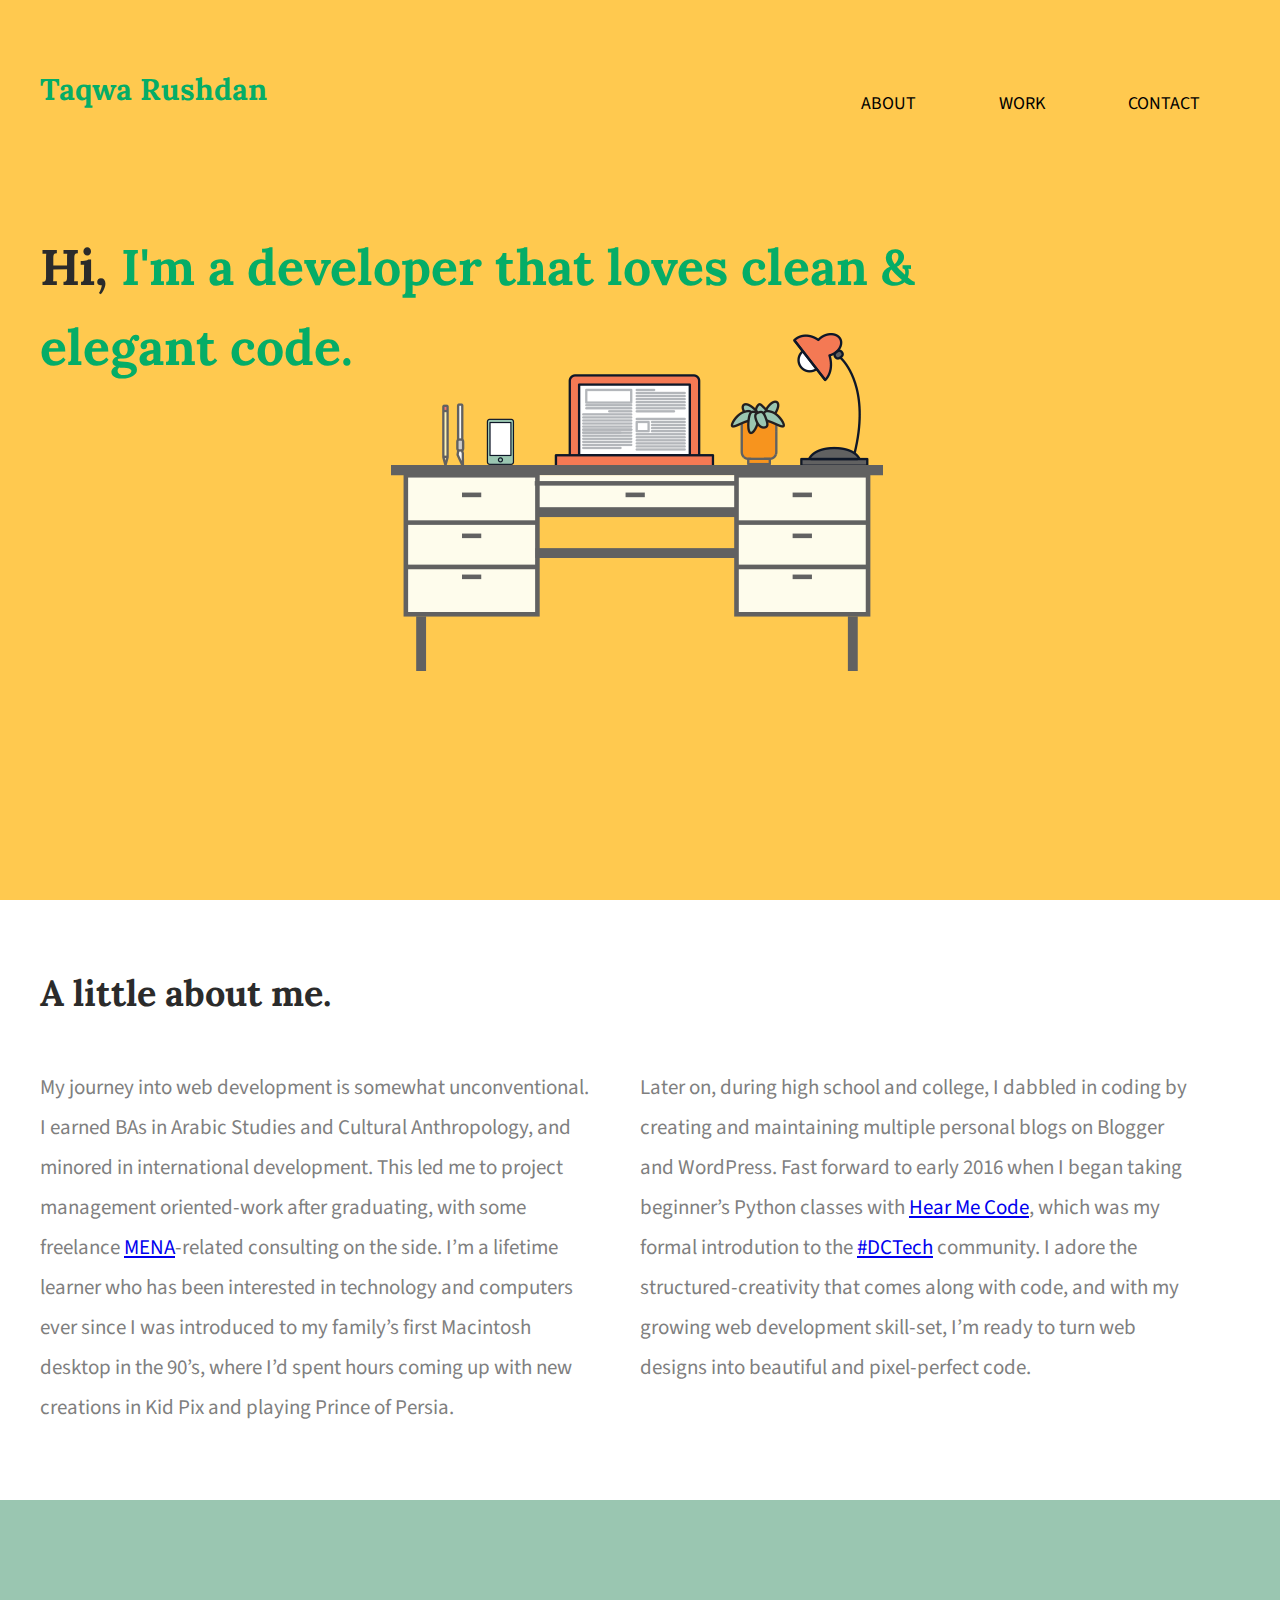
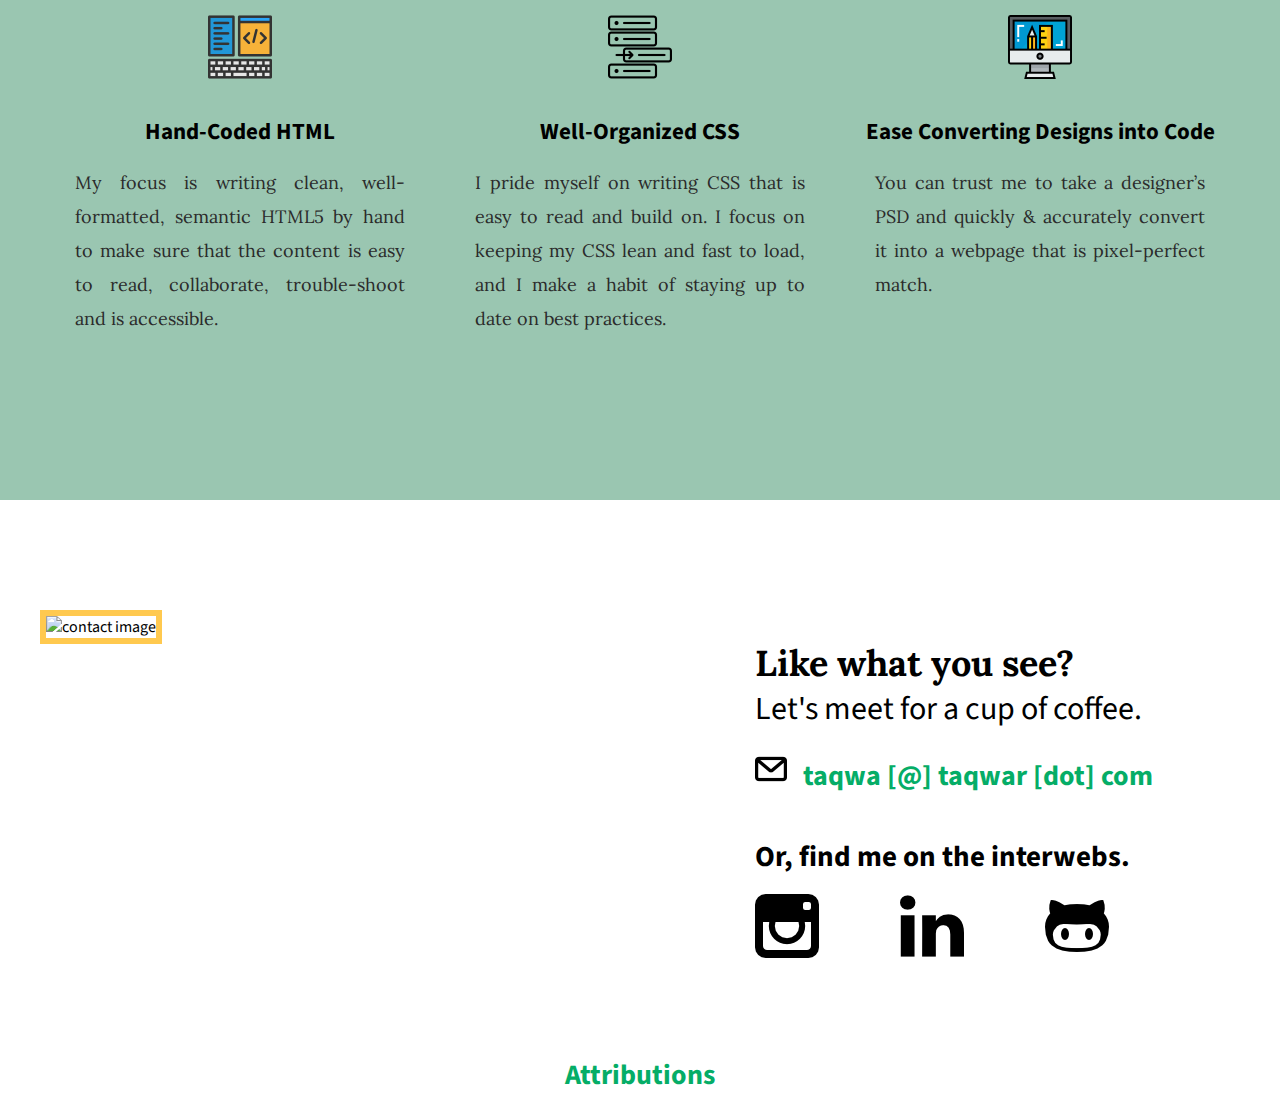
==== index.html @ 11e80fb2 "moving files from HostGator to github to host my website" ====
<!doctype html>
<html>
    <head>
        <title>Taqwa Rushdan | Developer.</title>
        <link rel="stylesheet" href="css/normalize.css">
        <link rel="stylesheet" href="css/main.css">
        <link href="https://fonts.googleapis.com/css?family=Source+Sans+Pro:400,700" rel="stylesheet">
        <link href="https://fonts.googleapis.com/css?family=Lora:400,700" rel="stylesheet">
        <meta charset="utf-8"/>
    </head>
    <body>
    	<header>
    		<div class="full-width">
    			<div class="half-width">
    				<h1>Taqwa Rushdan</h1>
    			</div>
    			<div class="half-width">
    				<nav>
    					<ul>
                        <!--not sure if the section IDs need to be in the below twice?-->
    						<li class="about"><a href="#about">About</a></li>
    						<li class="work"><a href="#work">Work</a></li>
    						<li class="contact"><a href="#contact">Contact</a></li>
    					</ul>
    				</nav>
    			</div>
    			<h2><span>Hi,</span> I'm a developer that loves clean &amp; elegant code.</h2>
    		</div> 
    	</header>
    	<main>
    		<section id="about">
    			<div class="full-width">
    				<h2>
    					A little about me.
    				</h2>
    				<div class="half-width">
    				    <p>My journey into web development is somewhat unconventional. I earned BAs in Arabic Studies and Cultural Anthropology, and minored in international development. This led me to project management oriented-work after graduating, with some freelance <a href="https://en.wikipedia.org/wiki/MENA">MENA</a>-related consulting on the side. I’m a lifetime learner who has been interested in technology and computers ever since I was introduced to my family’s first Macintosh desktop in the 90’s, where I’d spent hours coming up with new creations in Kid Pix and playing Prince of Persia.<!--I’ve made my home base in Providence, Rhode Island with my small growing family. My journey into tech started with a degree in journalism. As I started sharing my writing online, I was fascinated with how easily I could get my voice out there. I was hooked and wanted to learn how to build my own site to fit my own specific needs. --></p>
    				</div>
    				<div class="half-width">
    				    <p> Later on, during high school and college, I dabbled in coding by creating and maintaining multiple personal blogs on Blogger and WordPress. Fast forward to early 2016 when I began taking beginner’s Python classes with <a href="http://hearmecode.com/">Hear Me Code</a>, which was my formal introdution to the <a href="https://twitter.com/hashtag/dctech?lang=en">#DCTech</a> community. I adore the structured-creativity that comes along with code, and with my growing web development skill-set, I’m ready to turn web designs into beautiful and pixel-perfect code.<!--That curiosity then opened a door that could never be shut. When I learned how to build my first website, I realized I found something that gave me the freedom &amp; versatility I was looking for in my work. Now I’ve made a full switch to front-end development, where I can use my organization skills and eye for detail to write clean, elegant code.--></p>
    				</div>
    			</div>
    		</section>

    		<section id="work">
    			<div class="full-width">
    				<div class="third-width">
    					<img src="img/computer-1.png" alt="HTML icon"/>
    					<h3>
    						Hand-Coded HTML
    					</h3>
    					<p>
    						My focus is writing clean, well-formatted, semantic HTML5 by hand to make sure that the content is easy to read, collaborate, trouble-shoot and is accessible.
    					</p>
    				</div>
    				<div class="third-width">
    					<img src="img/css-2.png" alt="CSS icon"/>
    					<h3>
    						Well-Organized CSS
    					</h3>
    					<p>
    						I pride myself on writing CSS that is easy to read and build on. I focus on keeping my CSS lean and fast to load, and I make a habit of staying up to date on best practices.
    					</p>
    				</div>
    				<div class="third-width">
    					<img src="img/computer.png" alt="pencil icon"/>
    					<h3>
    						Ease Converting Designs into Code
    					</h3>
    					<p>
    						You can trust me to take a designer’s PSD and quickly &amp; accurately convert it into a webpage that is pixel-perfect match.
    					</p>
    				</div>
    			</div>
    		</section>
            
    		<footer id="contact">
    		<div class="full-width">
    				<div class="half-width">
    					<img id="contact-img" src="img/footer-img.jpg" alt="contact image"/>
    				</div>
    				<div class="half-width">
    					<div id="contact-info">
    						<h2>
    							Like what you see?
    						</h2>
    						<h3 id="email-header">
    							Let's meet for a cup of coffee.
    						</h3>
    						<h4>
    							<a href="mailto:hi@jubileeausten.com">
    								<img id="envelope" src="img/message-closed-envelope.png" alt="envelope icon">
    							</a>
    							<a href="mailto:taqwa@taqwar.com">taqwa [@] taqwar [dot] com</a>
    						</h4>
    						<h4 id="socialmedia-header">
    							Or, find me on the interwebs.
    						</h4>
    						<ul>
    							<!-- <li>
    								<a href="" target="_blank">
    									<img src="img/twitter-black-shape.png" alt="twitter icon">
    								</a>
    							</li> -->
  							<!--space-->
    							<!-- <li>
    								<a href="https://google.com" target="_blank">
    									<img src="img/icon-tumblr.png" alt="tumblr icon">
    								</a>
    							</li> -->
    						<!--space-->
    							<li>
									<a href="https://www.instagram.com/taqwa.jpg/" target="_blank">
    									<img src="img/instagram-1.png" alt="instagram icon">
    								</a>
    							</li>
    						<!--space-->
    							<li>
    								<a href="https://www.linkedin.com/in/taqwarushdan" target="_blank">
    									<img src="img/linkedin-letters.png" alt="linkedin icon">
    								</a>
    							</li>
    						<!--space-->
    							<li>
    								<a href="https://github.com/TaqwaR" target="_blank">
    									<img src="img/github.png" alt="github icon">
    								</a>
    							</li>
    						</ul>
    					</div>
    			    </div>
                </div>
            <div class="full-width-footer">
                <p><a href="http://taqwar.com/attributions/">Attributions</a></p>
            </div>
    		</footer>
    	</main>
    
    </body>
</html>
---- css/main.css ----
/***** BASE STYLES *****/

body {
	font-family: 'Source Sans Pro', sans-serif;
}

#about, #work, #contact {
	height: 600px;
}

/***** GRID *****/

.full-width {
	width: 1200px;
	margin: 0 auto;
}

.full-width-footer {
	width: 1200px;
	margin: 0 auto;
	padding-top: : 60px;
}

.half-width {
	width: 600px;
	float: left;
}

.third-width {
	width: 400px;
	float: left;
}

/***** HEADER *****/

header {
	background: url('../img/andy-law-workspace.png') no-repeat;
	background-position: center;
	height: 900px; 
	background-color: #ffc94f;

	/** 
	background-repeat: no-repeat;
	height: 800px; 
	**/
}

header h1 {
	font-family: "Lora";
	font-size: 30px;
	color: #05ad67;
	padding: 50px 0;
}

nav {
    float: right; 
    padding: 75px 40px;
}

nav ul li{
    display: inline-block;
}

nav ul li a {
    text-transform: uppercase;
    text-decoration: none;
    font-size: 18px;
    color: #000000 /**#828282**/;
    padding-left: 80px; 
}

header h2 {
    width: 1000px;
    clear: both;
    font-family: "Lora";
    font-size: 50px;
    line-height: 80px;
    color: #05ad67 /**#9b9b9b**/;
    padding: 20px 0px;
}

header h2 span {
    color: #2b2b2b;
}

/***** ABOUT *****/

#about .full-width {
	padding: 40px 0;
}

#about h2 {
	font-family: "Lora";
	font-size: 36px;
	color: #2b2b2b
}

#about p {
	font-size: 21px;
	color: #7f7f7f;
	line-height: 40px;
	padding-right: 50px;
}

#about .half-width {
	text-align: left;
}

/***** WORK *****/

#work {
	background-color: #9ac6b1 /**#f9ceb7**/;
	text-align: center;
}

#work .full-width {
	padding: 115px 0;
}

#work img {
	padding-bottom: 30px;
}

#work h3{
	font-size: 23px;
	width: 360px;
	margin: 0 auto;
}

#work p {
	font-family: "Lora";
	font-size: 18px;
	line-height: 34px;
	color: #2b2b2b;
	padding: 0 35px;
	text-align: justify;
}

/***** CONTACT *****/

#contact {
	background-color: #ffffff /**#ebebeb**/;
}

#contact .full-width {
	padding: 110px 0;
}

#contact-img {
	border: 7px solid #ffffff;
	width: 520px;
	height: 345px;
	border: 6px solid #ffc94f;
}

#contact h2, #email-header, #socialmedia-header, #contact ul {
	padding-left: 115px;
}

#envelope {
	padding: 0 10px 0 115px;
}

#contact h2 {
	font-family: "Lora";
	font-size: 36px;
}

#email-header {
	/**** why is the margin -30px? ***/
	font-size: 32px;
	font-weight: normal;
	margin: -30px 0 5px 0;
}

#socialmedia-header {
	font-weight: bold;
	font-size: 29px;
	margin: 40px 0 0 0;
}

#contact a {
	text-decoration: none;
	color: #05ad67 /**#c49075**/;
	font-weight: bold;
	font-size: 28px;
}

#contact ul {
    list-style: none;
}

#contact ul li {
     display: inline-block;
}

#contact ul img {
    padding-right: 78px;
}

.full-width-footer p {
	font-size: 15px;
	font-weight: bold;
	padding-top: 70px;
	clear: both;
	text-align: center;
}
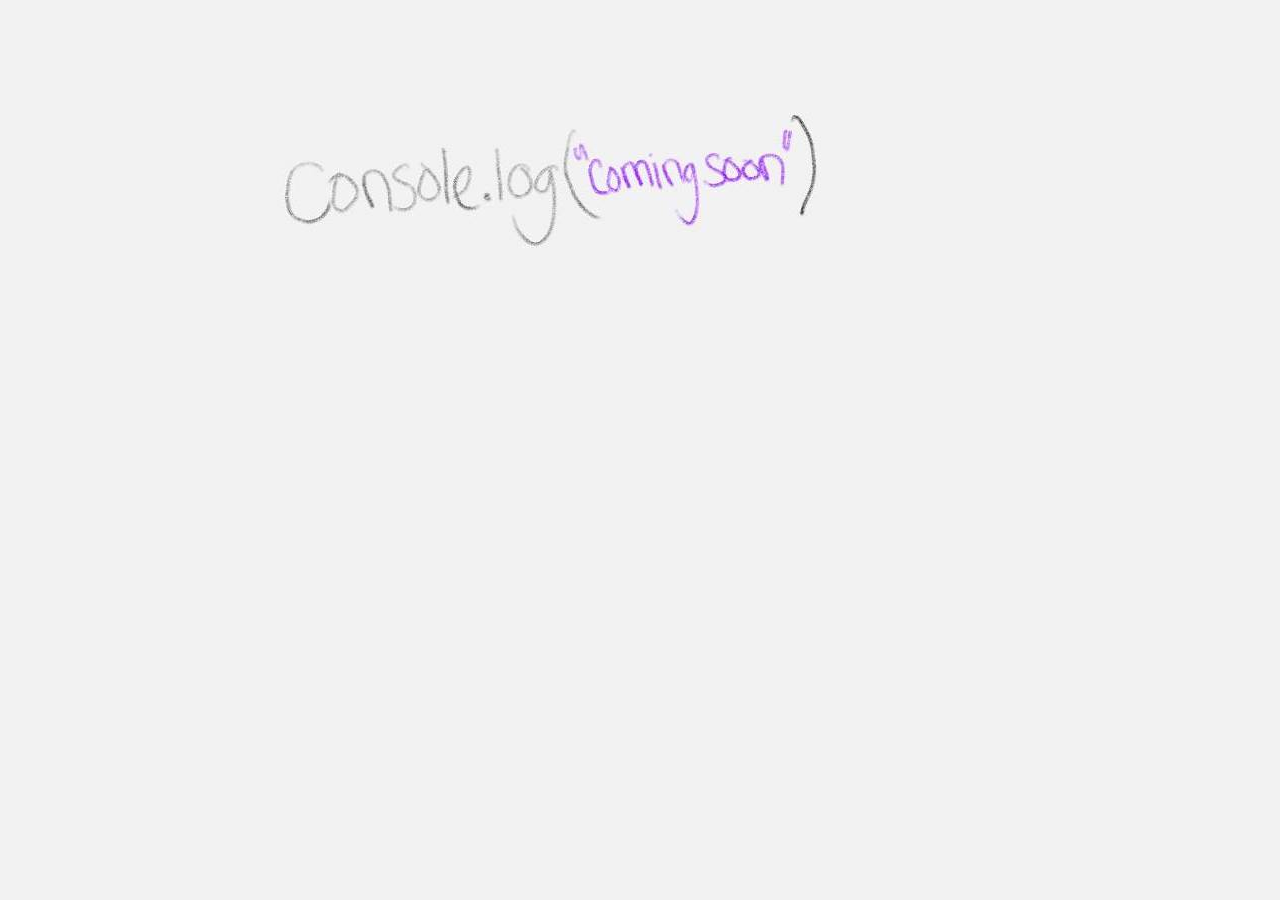
==== commit 9767ab57: "Transition site." ====
--- a/index.html
+++ b/index.html
@@ -1,140 +1,14 @@
-<!doctype html>
+<!DOCTYPE html>
 <html>
-    <head>
-        <title>Taqwa Rushdan | Developer.</title>
-        <link rel="stylesheet" href="css/normalize.css">
-        <link rel="stylesheet" href="css/main.css">
-        <link href="https://fonts.googleapis.com/css?family=Source+Sans+Pro:400,700" rel="stylesheet">
-        <link href="https://fonts.googleapis.com/css?family=Lora:400,700" rel="stylesheet">
-        <meta charset="utf-8"/>
-    </head>
-    <body>
-    	<header>
-    		<div class="full-width">
-    			<div class="half-width">
-    				<h1>Taqwa Rushdan</h1>
-    			</div>
-    			<div class="half-width">
-    				<nav>
-    					<ul>
-                        <!--not sure if the section IDs need to be in the below twice?-->
-    						<li class="about"><a href="#about">About</a></li>
-    						<li class="work"><a href="#work">Work</a></li>
-    						<li class="contact"><a href="#contact">Contact</a></li>
-    					</ul>
-    				</nav>
-    			</div>
-    			<h2><span>Hi,</span> I'm a developer that loves clean &amp; elegant code.</h2>
-    		</div> 
-    	</header>
-    	<main>
-    		<section id="about">
-    			<div class="full-width">
-    				<h2>
-    					A little about me.
-    				</h2>
-    				<div class="half-width">
-    				    <p>My journey into web development is somewhat unconventional. I earned BAs in Arabic Studies and Cultural Anthropology, and minored in international development. This led me to project management oriented-work after graduating, with some freelance <a href="https://en.wikipedia.org/wiki/MENA">MENA</a>-related consulting on the side. I’m a lifetime learner who has been interested in technology and computers ever since I was introduced to my family’s first Macintosh desktop in the 90’s, where I’d spent hours coming up with new creations in Kid Pix and playing Prince of Persia.<!--I’ve made my home base in Providence, Rhode Island with my small growing family. My journey into tech started with a degree in journalism. As I started sharing my writing online, I was fascinated with how easily I could get my voice out there. I was hooked and wanted to learn how to build my own site to fit my own specific needs. --></p>
-    				</div>
-    				<div class="half-width">
-    				    <p> Later on, during high school and college, I dabbled in coding by creating and maintaining multiple personal blogs on Blogger and WordPress. Fast forward to early 2016 when I began taking beginner’s Python classes with <a href="http://hearmecode.com/">Hear Me Code</a>, which was my formal introdution to the <a href="https://twitter.com/hashtag/dctech?lang=en">#DCTech</a> community. I adore the structured-creativity that comes along with code, and with my growing web development skill-set, I’m ready to turn web designs into beautiful and pixel-perfect code.<!--That curiosity then opened a door that could never be shut. When I learned how to build my first website, I realized I found something that gave me the freedom &amp; versatility I was looking for in my work. Now I’ve made a full switch to front-end development, where I can use my organization skills and eye for detail to write clean, elegant code.--></p>
-    				</div>
-    			</div>
-    		</section>
-
-    		<section id="work">
-    			<div class="full-width">
-    				<div class="third-width">
-    					<img src="img/computer-1.png" alt="HTML icon"/>
-    					<h3>
-    						Hand-Coded HTML
-    					</h3>
-    					<p>
-    						My focus is writing clean, well-formatted, semantic HTML5 by hand to make sure that the content is easy to read, collaborate, trouble-shoot and is accessible.
-    					</p>
-    				</div>
-    				<div class="third-width">
-    					<img src="img/css-2.png" alt="CSS icon"/>
-    					<h3>
-    						Well-Organized CSS
-    					</h3>
-    					<p>
-    						I pride myself on writing CSS that is easy to read and build on. I focus on keeping my CSS lean and fast to load, and I make a habit of staying up to date on best practices.
-    					</p>
-    				</div>
-    				<div class="third-width">
-    					<img src="img/computer.png" alt="pencil icon"/>
-    					<h3>
-    						Ease Converting Designs into Code
-    					</h3>
-    					<p>
-    						You can trust me to take a designer’s PSD and quickly &amp; accurately convert it into a webpage that is pixel-perfect match.
-    					</p>
-    				</div>
-    			</div>
-    		</section>
-            
-    		<footer id="contact">
-    		<div class="full-width">
-    				<div class="half-width">
-    					<img id="contact-img" src="img/footer-img.jpg" alt="contact image"/>
-    				</div>
-    				<div class="half-width">
-    					<div id="contact-info">
-    						<h2>
-    							Like what you see?
-    						</h2>
-    						<h3 id="email-header">
-    							Let's meet for a cup of coffee.
-    						</h3>
-    						<h4>
-    							<a href="mailto:hi@jubileeausten.com">
-    								<img id="envelope" src="img/message-closed-envelope.png" alt="envelope icon">
-    							</a>
-    							<a href="mailto:taqwa@taqwar.com">taqwa [@] taqwar [dot] com</a>
-    						</h4>
-    						<h4 id="socialmedia-header">
-    							Or, find me on the interwebs.
-    						</h4>
-    						<ul>
-    							<!-- <li>
-    								<a href="" target="_blank">
-    									<img src="img/twitter-black-shape.png" alt="twitter icon">
-    								</a>
-    							</li> -->
-  							<!--space-->
-    							<!-- <li>
-    								<a href="https://google.com" target="_blank">
-    									<img src="img/icon-tumblr.png" alt="tumblr icon">
-    								</a>
-    							</li> -->
-    						<!--space-->
-    							<li>
-									<a href="https://www.instagram.com/taqwa.jpg/" target="_blank">
-    									<img src="img/instagram-1.png" alt="instagram icon">
-    								</a>
-    							</li>
-    						<!--space-->
-    							<li>
-    								<a href="https://www.linkedin.com/in/taqwarushdan" target="_blank">
-    									<img src="img/linkedin-letters.png" alt="linkedin icon">
-    								</a>
-    							</li>
-    						<!--space-->
-    							<li>
-    								<a href="https://github.com/TaqwaR" target="_blank">
-    									<img src="img/github.png" alt="github icon">
-    								</a>
-    							</li>
-    						</ul>
-    					</div>
-    			    </div>
-                </div>
-            <div class="full-width-footer">
-                <p><a href="http://taqwar.com/attributions/">Attributions</a></p>
-            </div>
-    		</footer>
-    	</main>
-    
-    </body>
-</html>
+  <head>
+    <title>Taqwa Rushdan | ✨</title>
+    <link rel="stylesheet" href="css/main.css">
+    <meta charset="UTF-8">
+  </head>
+  <body>
+  	<div class="container">
+			<!-- <a href="http://imgur.com/lkNgdQB"><img src="http://i.imgur.com/lkNgdQB.jpg" title="source: imgur.com" /></a> -->
+  		<img src="console-log.jpg">
+  	</div>
+  </body >
+</html>--- a/css/main.css
+++ b/css/main.css
@@ -1,237 +1,11 @@
-
-
-/***** BASE STYLES *****/
-
-body {
-	font-family: 'Source Sans Pro', sans-serif;
-}
-
-#about, #work, #contact {
-	height: 600px;
-}
-
-/***** GRID *****/
-
-.full-width {
-	width: 1200px;
-	margin: 0 auto;
-}
-
-.full-width-footer {
-	width: 1200px;
-	margin: 0 auto;
-	padding-top: : 60px;
-}
-
-.half-width {
-	width: 600px;
-	float: left;
-}
-
-.third-width {
-	width: 400px;
-	float: left;
-}
-
-/***** HEADER *****/
-
-header {
-	background: url('../img/andy-law-workspace.png') no-repeat;
-	background-position: center;
-	height: 900px; 
-	background-color: #ffc94f;
-
-	/** 
-	background-repeat: no-repeat;
-	height: 800px; 
-	**/
-}
-
-header h1 {
-	font-family: "Lora";
-	font-size: 30px;
-	color: #05ad67;
-	padding: 50px 0;
-}
-
-nav {
-    float: right; 
-    padding: 75px 40px;
-}
-
-nav ul li{
-    display: inline-block;
-}
-
-nav ul li a {
-    text-transform: uppercase;
-    text-decoration: none;
-    font-size: 18px;
-    color: #000000 /**#828282**/;
-    padding-left: 80px; 
-}
-
-header h2 {
-    width: 1000px;
-    clear: both;
-    font-family: "Lora";
-    font-size: 50px;
-    line-height: 80px;
-    color: #05ad67 /**#9b9b9b**/;
-    padding: 20px 0px;
-}
-
-header h2 span {
-    color: #2b2b2b;
-}
-
-/***** ABOUT *****/
-
-#about .full-width {
-	padding: 40px 0;
-}
-
-#about h2 {
-	font-family: "Lora";
-	font-size: 36px;
-	color: #2b2b2b
-}
-
-#about p {
-	font-size: 21px;
-	color: #7f7f7f;
-	line-height: 40px;
-	padding-right: 50px;
-}
-
-#about .half-width {
-	text-align: left;
-}
-
-/***** WORK *****/
-
-#work {
-	background-color: #9ac6b1 /**#f9ceb7**/;
-	text-align: center;
-}
-
-#work .full-width {
-	padding: 115px 0;
-}
-
-#work img {
-	padding-bottom: 30px;
-}
-
-#work h3{
-	font-size: 23px;
-	width: 360px;
-	margin: 0 auto;
-}
-
-#work p {
-	font-family: "Lora";
-	font-size: 18px;
-	line-height: 34px;
-	color: #2b2b2b;
-	padding: 0 35px;
-	text-align: justify;
-}
-
-/***** CONTACT *****/
-
-#contact {
-	background-color: #ffffff /**#ebebeb**/;
-}
-
-#contact .full-width {
-	padding: 110px 0;
-}
-
-#contact-img {
-	border: 7px solid #ffffff;
-	width: 520px;
-	height: 345px;
-	border: 6px solid #ffc94f;
-}
-
-#contact h2, #email-header, #socialmedia-header, #contact ul {
-	padding-left: 115px;
-}
-
-#envelope {
-	padding: 0 10px 0 115px;
-}
-
-#contact h2 {
-	font-family: "Lora";
-	font-size: 36px;
-}
-
-#email-header {
-	/**** why is the margin -30px? ***/
-	font-size: 32px;
-	font-weight: normal;
-	margin: -30px 0 5px 0;
-}
-
-#socialmedia-header {
-	font-weight: bold;
-	font-size: 29px;
-	margin: 40px 0 0 0;
-}
-
-#contact a {
-	text-decoration: none;
-	color: #05ad67 /**#c49075**/;
-	font-weight: bold;
-	font-size: 28px;
-}
-
-#contact ul {
-    list-style: none;
-}
-
-#contact ul li {
-     display: inline-block;
-}
-
-#contact ul img {
-    padding-right: 78px;
-}
-
-.full-width-footer p {
-	font-size: 15px;
-	font-weight: bold;
-	padding-top: 70px;
-	clear: both;
-	text-align: center;
-}
 
 
 
+body {
+	background-color: #F2F2F2;
+}
 
-
-
-
-
-
-
-
-
-
-
-
-
-
-
-
-
-
-
-
-
-
-
-
-
+.container {
+	width: 50%;
+	padding-left: 20%;
+}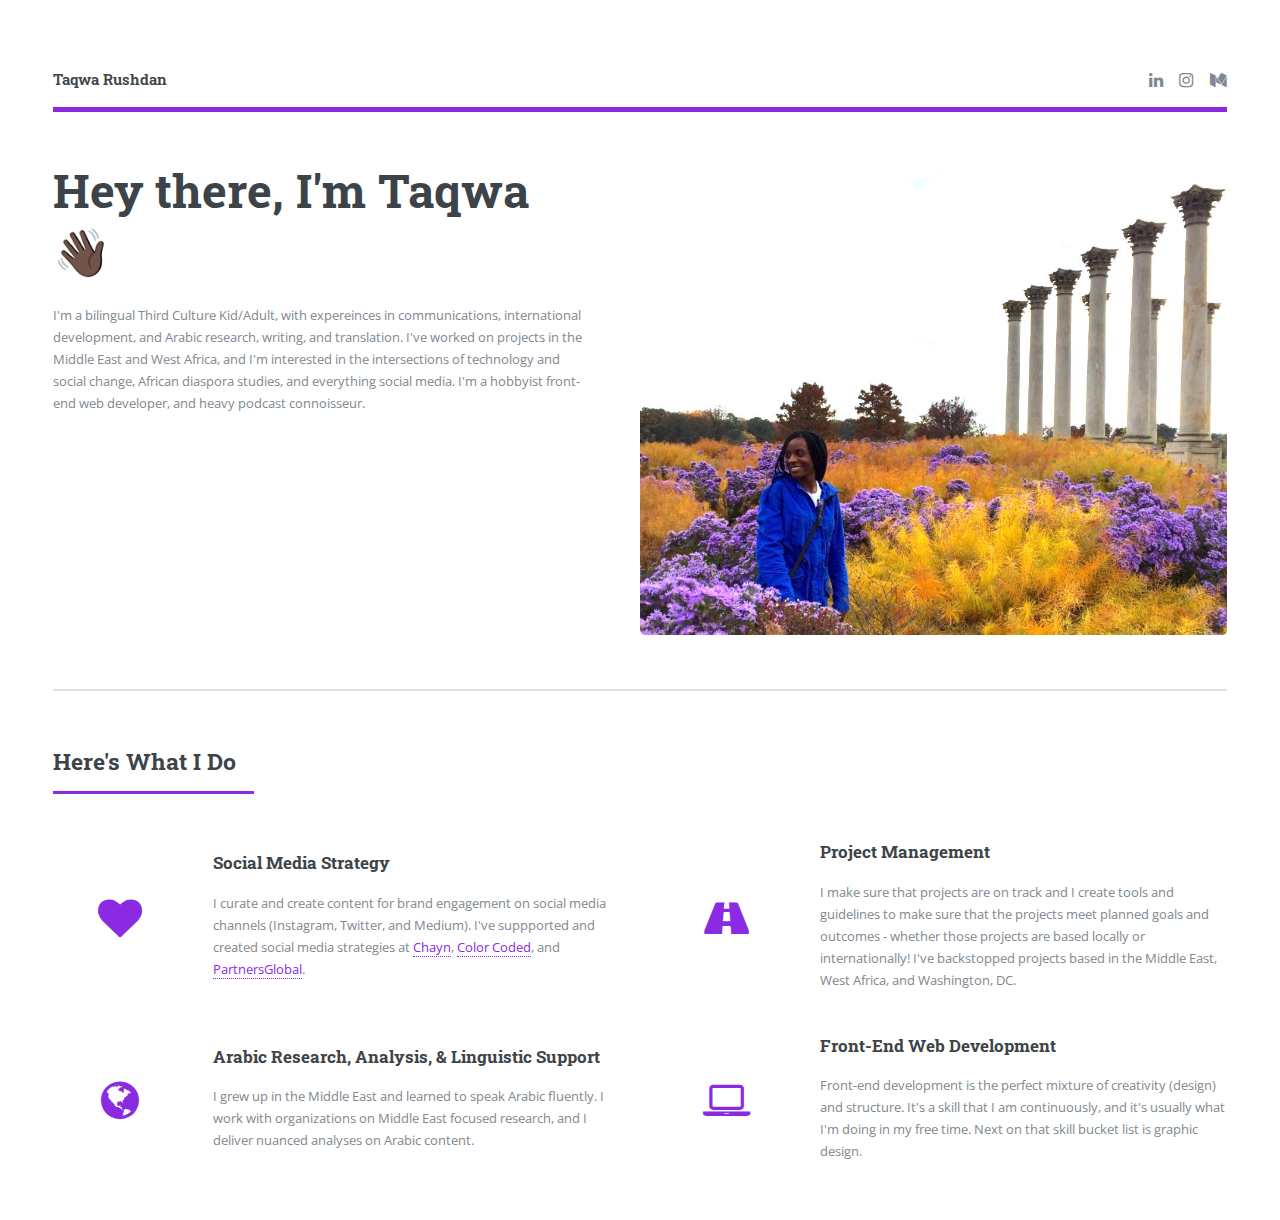
==== commit e897b3ea: "updating website...again" ====
--- a/index.html
+++ b/index.html
@@ -1,14 +1,111 @@
-<!DOCTYPE html>
-<html>
-  <head>
-    <title>Taqwa Rushdan | ✨</title>
-    <link rel="stylesheet" href="css/main.css">
-    <meta charset="UTF-8">
-  </head>
-  <body>
-  	<div class="container">
-			<!-- <a href="http://imgur.com/lkNgdQB"><img src="http://i.imgur.com/lkNgdQB.jpg" title="source: imgur.com" /></a> -->
-  		<img src="console-log.jpg">
-  	</div>
-  </body >
+<!DOCTYPE HTML>
+<!--
+	Editorial by HTML5 UP
+	html5up.net | @ajlkn
+	Free for personal and commercial use under the CCA 3.0 license (html5up.net/license)
+-->
+<html>
+	<head>
+		<title>Taqwa Rushdan</title>
+		<meta charset="utf-8" />
+		<meta name="viewport" content="width=device-width, initial-scale=1, user-scalable=no" />
+		<!--[if lte IE 8]><script src="assets/js/ie/html5shiv.js"></script><![endif]-->
+		<link rel="stylesheet" href="assets/css/main.css" />
+		<!--[if lte IE 9]><link rel="stylesheet" href="assets/css/ie9.css" /><![endif]-->
+		<!--[if lte IE 8]><link rel="stylesheet" href="assets/css/ie8.css" /><![endif]-->
+	</head>
+	<body>
+
+		<!-- Wrapper -->
+			<div id="wrapper">
+
+				<!-- Main -->
+					<div id="main">
+						<div class="inner">
+
+							<!-- Header -->
+								<header id="header">
+									<a href="index.html" class="logo"><strong>Taqwa Rushdan</strong>
+									<ul class="icons">
+										<li><a href="https://www.linkedin.com/in/taqwarushdan/" class="icon fa-linkedin"><span class="label">Linkedin</span></a></li>
+										<!--<li><a href="#" class="icon fa-snapchat-ghost"><span class="label">Snapchat</span></a></li>-->
+										<li><a href="https://www.instagram.com/taqwa.jpg/" class="icon fa-instagram"><span class="label">Instagram</span></a></li>
+										<li><a href="https://medium.com/@iam_taqwa" class="icon fa-medium"><span class="label">Medium</span></a></li>
+									</ul>
+								</header>
+
+							<!-- Banner -->
+								<section id="banner">
+									<div class="content">
+										<header>
+											<h1>Hey there, I'm Taqwa 👋🏿<br/>
+											</h1>
+											<!--<p>Welcome to my site.</p>-->
+										</header>
+										<p>I'm a bilingual Third Culture Kid/Adult, with expereinces in communications, international development, and Arabic research, writing, and translation. I've worked on projects in the Middle East and West Africa, and I'm interested in the intersections of technology and social change, African diaspora studies, and everything social media. I'm a hobbyist front-end web developer, and heavy podcast connoisseur.</p>
+										<!-- <ul class="actions">
+											<li><a href="#" class="button big">Learn More</a></li>
+										</ul> -->
+									</div>
+									<span class="image object">
+										<img src="images/top-img-me.jpg" alt="" />
+									</span>
+								</section>
+
+							<!-- Section -->
+								<section>
+									<header class="major">
+										<h2>Here's What I Do</h2>
+									</header>
+									<div class="features">
+										<article>
+											<span class="icon fa-heart"></span>
+											<div class="content">
+												<h3>Social Media Strategy</h3>
+												<p>I curate and create content for brand engagement on social media channels (Instagram, Twitter, and Medium). I've suppported and created social media strategies at <a href="http://chayn.co/">Chayn</a>, <a href="http://wearecolorcoded.us/">Color Coded</a>, and <a href="http://www.partnersglobal.org/">PartnersGlobal</a>.</p>
+											</div>
+										</article>
+										<article>
+											<span class="icon fa-road"></span>
+											<div class="content">
+												<h3>Project Management</h3>
+												<p>I make sure that projects are on track and I create tools and guidelines to make sure that the projects meet planned goals and outcomes - whether those projects are based locally or internationally! I've backstopped projects based in the Middle East, West Africa, and Washington, DC.</p>
+											</div>
+										</article>
+										<article>
+											<span class="icon fa-globe"></span>
+											<div class="content">
+												<h3>Arabic Research, Analysis, & Linguistic Support</h3>
+												<p>I grew up in the Middle East and learned to speak Arabic fluently. I work with organizations on Middle East focused research, and I deliver nuanced analyses on Arabic content.</p>
+											</div>
+										</article>
+										<article>
+											<span class="icon fa-laptop"></span>
+											<div class="content">
+												<h3>Front-End Web Development</h3>
+												<p>Front-end development is the perfect mixture of creativity (design) and structure. It's a skill that I am continuously, and it's usually what I'm doing in my free time. Next on that skill bucket list is graphic design.</p>
+											</div>
+										</article>
+									</div>
+								</section>
+
+							
+							<!-- Footer -->
+								<!-- <footer id="footer">
+									<p class="copyright">&copy; Taqwa Rushdan. All rights reserved. Demo Images: <a href="https://unsplash.com">Unsplash</a>. Design: <a href="https://html5up.net">HTML5 UP</a>.</p> -->
+								</footer>
+
+						</div>
+					</div>
+
+			</div>
+
+		<!-- Scripts -->
+			<script src="assets/js/jquery.min.js"></script>
+			<script src="assets/js/skel.min.js"></script>
+			<script src="assets/js/util.js"></script>
+			<!--[if lte IE 8]><script src="assets/js/ie/respond.min.js"></script><![endif]-->
+			<script src="assets/js/main.js"></script>
+
+	</body>
 </html>--- a/assets/css/main.css
+++ b/assets/css/main.css
@@ -0,0 +1,4064 @@
+@import url(font-awesome.min.css);
+@import url("https://fonts.googleapis.com/css?family=Open+Sans:400,600,400italic,600italic|Roboto+Slab:400,700");
+
+/*
+	Editorial by HTML5 UP
+	html5up.net | @ajlkn
+	Free for personal and commercial use under the CCA 3.0 license (html5up.net/license)
+*/
+
+/* Reset */
+
+	html, body, div, span, applet, object, iframe, h1, h2, h3, h4, h5, h6, p, blockquote, pre, a, abbr, acronym, address, big, cite, code, del, dfn, em, img, ins, kbd, q, s, samp, small, strike, strong, sub, sup, tt, var, b, u, i, center, dl, dt, dd, ol, ul, li, fieldset, form, label, legend, table, caption, tbody, tfoot, thead, tr, th, td, article, aside, canvas, details, embed, figure, figcaption, footer, header, hgroup, menu, nav, output, ruby, section, summary, time, mark, audio, video {
+		margin: 0;
+		padding: 0;
+		border: 0;
+		font-size: 100%;
+		font: inherit;
+		vertical-align: baseline;
+	}
+
+	article, aside, details, figcaption, figure, footer, header, hgroup, menu, nav, section {
+		display: block;
+	}
+
+	body {
+		line-height: 1;
+	}
+
+	ol, ul {
+		list-style: none;
+	}
+
+	blockquote, q {
+		quotes: none;
+	}
+
+	blockquote:before, blockquote:after, q:before, q:after {
+		content: '';
+		content: none;
+	}
+
+	table {
+		border-collapse: collapse;
+		border-spacing: 0;
+	}
+
+	body {
+		-webkit-text-size-adjust: none;
+	}
+
+/* Box Model */
+
+	*, *:before, *:after {
+		-moz-box-sizing: border-box;
+		-webkit-box-sizing: border-box;
+		box-sizing: border-box;
+	}
+
+/* Grid */
+
+	.row {
+		border-bottom: solid 1px transparent;
+		-moz-box-sizing: border-box;
+		-webkit-box-sizing: border-box;
+		box-sizing: border-box;
+	}
+
+	.row > * {
+		float: left;
+		-moz-box-sizing: border-box;
+		-webkit-box-sizing: border-box;
+		box-sizing: border-box;
+	}
+
+	.row:after, .row:before {
+		content: '';
+		display: block;
+		clear: both;
+		height: 0;
+	}
+
+	.row.uniform > * > :first-child {
+		margin-top: 0;
+	}
+
+	.row.uniform > * > :last-child {
+		margin-bottom: 0;
+	}
+
+	.row.\30 \25 > * {
+		padding: 0 0 0 0em;
+	}
+
+	.row.\30 \25 {
+		margin: 0 0 -1px 0em;
+	}
+
+	.row.uniform.\30 \25 > * {
+		padding: 0em 0 0 0em;
+	}
+
+	.row.uniform.\30 \25 {
+		margin: 0em 0 -1px 0em;
+	}
+
+	.row > * {
+		padding: 0 0 0 1.5em;
+	}
+
+	.row {
+		margin: 0 0 -1px -1.5em;
+	}
+
+	.row.uniform > * {
+		padding: 1.5em 0 0 1.5em;
+	}
+
+	.row.uniform {
+		margin: -1.5em 0 -1px -1.5em;
+	}
+
+	.row.\32 00\25 > * {
+		padding: 0 0 0 3em;
+	}
+
+	.row.\32 00\25 {
+		margin: 0 0 -1px -3em;
+	}
+
+	.row.uniform.\32 00\25 > * {
+		padding: 3em 0 0 3em;
+	}
+
+	.row.uniform.\32 00\25 {
+		margin: -3em 0 -1px -3em;
+	}
+
+	.row.\31 50\25 > * {
+		padding: 0 0 0 2.25em;
+	}
+
+	.row.\31 50\25 {
+		margin: 0 0 -1px -2.25em;
+	}
+
+	.row.uniform.\31 50\25 > * {
+		padding: 2.25em 0 0 2.25em;
+	}
+
+	.row.uniform.\31 50\25 {
+		margin: -2.25em 0 -1px -2.25em;
+	}
+
+	.row.\35 0\25 > * {
+		padding: 0 0 0 0.75em;
+	}
+
+	.row.\35 0\25 {
+		margin: 0 0 -1px -0.75em;
+	}
+
+	.row.uniform.\35 0\25 > * {
+		padding: 0.75em 0 0 0.75em;
+	}
+
+	.row.uniform.\35 0\25 {
+		margin: -0.75em 0 -1px -0.75em;
+	}
+
+	.row.\32 5\25 > * {
+		padding: 0 0 0 0.375em;
+	}
+
+	.row.\32 5\25 {
+		margin: 0 0 -1px -0.375em;
+	}
+
+	.row.uniform.\32 5\25 > * {
+		padding: 0.375em 0 0 0.375em;
+	}
+
+	.row.uniform.\32 5\25 {
+		margin: -0.375em 0 -1px -0.375em;
+	}
+
+	.\31 2u, .\31 2u\24 {
+		width: 100%;
+		clear: none;
+		margin-left: 0;
+	}
+
+	.\31 1u, .\31 1u\24 {
+		width: 91.6666666667%;
+		clear: none;
+		margin-left: 0;
+	}
+
+	.\31 0u, .\31 0u\24 {
+		width: 83.3333333333%;
+		clear: none;
+		margin-left: 0;
+	}
+
+	.\39 u, .\39 u\24 {
+		width: 75%;
+		clear: none;
+		margin-left: 0;
+	}
+
+	.\38 u, .\38 u\24 {
+		width: 66.6666666667%;
+		clear: none;
+		margin-left: 0;
+	}
+
+	.\37 u, .\37 u\24 {
+		width: 58.3333333333%;
+		clear: none;
+		margin-left: 0;
+	}
+
+	.\36 u, .\36 u\24 {
+		width: 50%;
+		clear: none;
+		margin-left: 0;
+	}
+
+	.\35 u, .\35 u\24 {
+		width: 41.6666666667%;
+		clear: none;
+		margin-left: 0;
+	}
+
+	.\34 u, .\34 u\24 {
+		width: 33.3333333333%;
+		clear: none;
+		margin-left: 0;
+	}
+
+	.\33 u, .\33 u\24 {
+		width: 25%;
+		clear: none;
+		margin-left: 0;
+	}
+
+	.\32 u, .\32 u\24 {
+		width: 16.6666666667%;
+		clear: none;
+		margin-left: 0;
+	}
+
+	.\31 u, .\31 u\24 {
+		width: 8.3333333333%;
+		clear: none;
+		margin-left: 0;
+	}
+
+	.\31 2u\24 + *,
+	.\31 1u\24 + *,
+	.\31 0u\24 + *,
+	.\39 u\24 + *,
+	.\38 u\24 + *,
+	.\37 u\24 + *,
+	.\36 u\24 + *,
+	.\35 u\24 + *,
+	.\34 u\24 + *,
+	.\33 u\24 + *,
+	.\32 u\24 + *,
+	.\31 u\24 + * {
+		clear: left;
+	}
+
+	.\-11u {
+		margin-left: 91.66667%;
+	}
+
+	.\-10u {
+		margin-left: 83.33333%;
+	}
+
+	.\-9u {
+		margin-left: 75%;
+	}
+
+	.\-8u {
+		margin-left: 66.66667%;
+	}
+
+	.\-7u {
+		margin-left: 58.33333%;
+	}
+
+	.\-6u {
+		margin-left: 50%;
+	}
+
+	.\-5u {
+		margin-left: 41.66667%;
+	}
+
+	.\-4u {
+		margin-left: 33.33333%;
+	}
+
+	.\-3u {
+		margin-left: 25%;
+	}
+
+	.\-2u {
+		margin-left: 16.66667%;
+	}
+
+	.\-1u {
+		margin-left: 8.33333%;
+	}
+
+	@media screen and (max-width: 1680px) {
+
+		.row > * {
+			padding: 0 0 0 1.5em;
+		}
+
+		.row {
+			margin: 0 0 -1px -1.5em;
+		}
+
+		.row.uniform > * {
+			padding: 1.5em 0 0 1.5em;
+		}
+
+		.row.uniform {
+			margin: -1.5em 0 -1px -1.5em;
+		}
+
+		.row.\32 00\25 > * {
+			padding: 0 0 0 3em;
+		}
+
+		.row.\32 00\25 {
+			margin: 0 0 -1px -3em;
+		}
+
+		.row.uniform.\32 00\25 > * {
+			padding: 3em 0 0 3em;
+		}
+
+		.row.uniform.\32 00\25 {
+			margin: -3em 0 -1px -3em;
+		}
+
+		.row.\31 50\25 > * {
+			padding: 0 0 0 2.25em;
+		}
+
+		.row.\31 50\25 {
+			margin: 0 0 -1px -2.25em;
+		}
+
+		.row.uniform.\31 50\25 > * {
+			padding: 2.25em 0 0 2.25em;
+		}
+
+		.row.uniform.\31 50\25 {
+			margin: -2.25em 0 -1px -2.25em;
+		}
+
+		.row.\35 0\25 > * {
+			padding: 0 0 0 0.75em;
+		}
+
+		.row.\35 0\25 {
+			margin: 0 0 -1px -0.75em;
+		}
+
+		.row.uniform.\35 0\25 > * {
+			padding: 0.75em 0 0 0.75em;
+		}
+
+		.row.uniform.\35 0\25 {
+			margin: -0.75em 0 -1px -0.75em;
+		}
+
+		.row.\32 5\25 > * {
+			padding: 0 0 0 0.375em;
+		}
+
+		.row.\32 5\25 {
+			margin: 0 0 -1px -0.375em;
+		}
+
+		.row.uniform.\32 5\25 > * {
+			padding: 0.375em 0 0 0.375em;
+		}
+
+		.row.uniform.\32 5\25 {
+			margin: -0.375em 0 -1px -0.375em;
+		}
+
+		.\31 2u\28xlarge\29, .\31 2u\24\28xlarge\29 {
+			width: 100%;
+			clear: none;
+			margin-left: 0;
+		}
+
+		.\31 1u\28xlarge\29, .\31 1u\24\28xlarge\29 {
+			width: 91.6666666667%;
+			clear: none;
+			margin-left: 0;
+		}
+
+		.\31 0u\28xlarge\29, .\31 0u\24\28xlarge\29 {
+			width: 83.3333333333%;
+			clear: none;
+			margin-left: 0;
+		}
+
+		.\39 u\28xlarge\29, .\39 u\24\28xlarge\29 {
+			width: 75%;
+			clear: none;
+			margin-left: 0;
+		}
+
+		.\38 u\28xlarge\29, .\38 u\24\28xlarge\29 {
+			width: 66.6666666667%;
+			clear: none;
+			margin-left: 0;
+		}
+
+		.\37 u\28xlarge\29, .\37 u\24\28xlarge\29 {
+			width: 58.3333333333%;
+			clear: none;
+			margin-left: 0;
+		}
+
+		.\36 u\28xlarge\29, .\36 u\24\28xlarge\29 {
+			width: 50%;
+			clear: none;
+			margin-left: 0;
+		}
+
+		.\35 u\28xlarge\29, .\35 u\24\28xlarge\29 {
+			width: 41.6666666667%;
+			clear: none;
+			margin-left: 0;
+		}
+
+		.\34 u\28xlarge\29, .\34 u\24\28xlarge\29 {
+			width: 33.3333333333%;
+			clear: none;
+			margin-left: 0;
+		}
+
+		.\33 u\28xlarge\29, .\33 u\24\28xlarge\29 {
+			width: 25%;
+			clear: none;
+			margin-left: 0;
+		}
+
+		.\32 u\28xlarge\29, .\32 u\24\28xlarge\29 {
+			width: 16.6666666667%;
+			clear: none;
+			margin-left: 0;
+		}
+
+		.\31 u\28xlarge\29, .\31 u\24\28xlarge\29 {
+			width: 8.3333333333%;
+			clear: none;
+			margin-left: 0;
+		}
+
+		.\31 2u\24\28xlarge\29 + *,
+		.\31 1u\24\28xlarge\29 + *,
+		.\31 0u\24\28xlarge\29 + *,
+		.\39 u\24\28xlarge\29 + *,
+		.\38 u\24\28xlarge\29 + *,
+		.\37 u\24\28xlarge\29 + *,
+		.\36 u\24\28xlarge\29 + *,
+		.\35 u\24\28xlarge\29 + *,
+		.\34 u\24\28xlarge\29 + *,
+		.\33 u\24\28xlarge\29 + *,
+		.\32 u\24\28xlarge\29 + *,
+		.\31 u\24\28xlarge\29 + * {
+			clear: left;
+		}
+
+		.\-11u\28xlarge\29 {
+			margin-left: 91.66667%;
+		}
+
+		.\-10u\28xlarge\29 {
+			margin-left: 83.33333%;
+		}
+
+		.\-9u\28xlarge\29 {
+			margin-left: 75%;
+		}
+
+		.\-8u\28xlarge\29 {
+			margin-left: 66.66667%;
+		}
+
+		.\-7u\28xlarge\29 {
+			margin-left: 58.33333%;
+		}
+
+		.\-6u\28xlarge\29 {
+			margin-left: 50%;
+		}
+
+		.\-5u\28xlarge\29 {
+			margin-left: 41.66667%;
+		}
+
+		.\-4u\28xlarge\29 {
+			margin-left: 33.33333%;
+		}
+
+		.\-3u\28xlarge\29 {
+			margin-left: 25%;
+		}
+
+		.\-2u\28xlarge\29 {
+			margin-left: 16.66667%;
+		}
+
+		.\-1u\28xlarge\29 {
+			margin-left: 8.33333%;
+		}
+
+	}
+
+	@media screen and (max-width: 1280px) {
+
+		.row > * {
+			padding: 0 0 0 1.5em;
+		}
+
+		.row {
+			margin: 0 0 -1px -1.5em;
+		}
+
+		.row.uniform > * {
+			padding: 1.5em 0 0 1.5em;
+		}
+
+		.row.uniform {
+			margin: -1.5em 0 -1px -1.5em;
+		}
+
+		.row.\32 00\25 > * {
+			padding: 0 0 0 3em;
+		}
+
+		.row.\32 00\25 {
+			margin: 0 0 -1px -3em;
+		}
+
+		.row.uniform.\32 00\25 > * {
+			padding: 3em 0 0 3em;
+		}
+
+		.row.uniform.\32 00\25 {
+			margin: -3em 0 -1px -3em;
+		}
+
+		.row.\31 50\25 > * {
+			padding: 0 0 0 2.25em;
+		}
+
+		.row.\31 50\25 {
+			margin: 0 0 -1px -2.25em;
+		}
+
+		.row.uniform.\31 50\25 > * {
+			padding: 2.25em 0 0 2.25em;
+		}
+
+		.row.uniform.\31 50\25 {
+			margin: -2.25em 0 -1px -2.25em;
+		}
+
+		.row.\35 0\25 > * {
+			padding: 0 0 0 0.75em;
+		}
+
+		.row.\35 0\25 {
+			margin: 0 0 -1px -0.75em;
+		}
+
+		.row.uniform.\35 0\25 > * {
+			padding: 0.75em 0 0 0.75em;
+		}
+
+		.row.uniform.\35 0\25 {
+			margin: -0.75em 0 -1px -0.75em;
+		}
+
+		.row.\32 5\25 > * {
+			padding: 0 0 0 0.375em;
+		}
+
+		.row.\32 5\25 {
+			margin: 0 0 -1px -0.375em;
+		}
+
+		.row.uniform.\32 5\25 > * {
+			padding: 0.375em 0 0 0.375em;
+		}
+
+		.row.uniform.\32 5\25 {
+			margin: -0.375em 0 -1px -0.375em;
+		}
+
+		.\31 2u\28large\29, .\31 2u\24\28large\29 {
+			width: 100%;
+			clear: none;
+			margin-left: 0;
+		}
+
+		.\31 1u\28large\29, .\31 1u\24\28large\29 {
+			width: 91.6666666667%;
+			clear: none;
+			margin-left: 0;
+		}
+
+		.\31 0u\28large\29, .\31 0u\24\28large\29 {
+			width: 83.3333333333%;
+			clear: none;
+			margin-left: 0;
+		}
+
+		.\39 u\28large\29, .\39 u\24\28large\29 {
+			width: 75%;
+			clear: none;
+			margin-left: 0;
+		}
+
+		.\38 u\28large\29, .\38 u\24\28large\29 {
+			width: 66.6666666667%;
+			clear: none;
+			margin-left: 0;
+		}
+
+		.\37 u\28large\29, .\37 u\24\28large\29 {
+			width: 58.3333333333%;
+			clear: none;
+			margin-left: 0;
+		}
+
+		.\36 u\28large\29, .\36 u\24\28large\29 {
+			width: 50%;
+			clear: none;
+			margin-left: 0;
+		}
+
+		.\35 u\28large\29, .\35 u\24\28large\29 {
+			width: 41.6666666667%;
+			clear: none;
+			margin-left: 0;
+		}
+
+		.\34 u\28large\29, .\34 u\24\28large\29 {
+			width: 33.3333333333%;
+			clear: none;
+			margin-left: 0;
+		}
+
+		.\33 u\28large\29, .\33 u\24\28large\29 {
+			width: 25%;
+			clear: none;
+			margin-left: 0;
+		}
+
+		.\32 u\28large\29, .\32 u\24\28large\29 {
+			width: 16.6666666667%;
+			clear: none;
+			margin-left: 0;
+		}
+
+		.\31 u\28large\29, .\31 u\24\28large\29 {
+			width: 8.3333333333%;
+			clear: none;
+			margin-left: 0;
+		}
+
+		.\31 2u\24\28large\29 + *,
+		.\31 1u\24\28large\29 + *,
+		.\31 0u\24\28large\29 + *,
+		.\39 u\24\28large\29 + *,
+		.\38 u\24\28large\29 + *,
+		.\37 u\24\28large\29 + *,
+		.\36 u\24\28large\29 + *,
+		.\35 u\24\28large\29 + *,
+		.\34 u\24\28large\29 + *,
+		.\33 u\24\28large\29 + *,
+		.\32 u\24\28large\29 + *,
+		.\31 u\24\28large\29 + * {
+			clear: left;
+		}
+
+		.\-11u\28large\29 {
+			margin-left: 91.66667%;
+		}
+
+		.\-10u\28large\29 {
+			margin-left: 83.33333%;
+		}
+
+		.\-9u\28large\29 {
+			margin-left: 75%;
+		}
+
+		.\-8u\28large\29 {
+			margin-left: 66.66667%;
+		}
+
+		.\-7u\28large\29 {
+			margin-left: 58.33333%;
+		}
+
+		.\-6u\28large\29 {
+			margin-left: 50%;
+		}
+
+		.\-5u\28large\29 {
+			margin-left: 41.66667%;
+		}
+
+		.\-4u\28large\29 {
+			margin-left: 33.33333%;
+		}
+
+		.\-3u\28large\29 {
+			margin-left: 25%;
+		}
+
+		.\-2u\28large\29 {
+			margin-left: 16.66667%;
+		}
+
+		.\-1u\28large\29 {
+			margin-left: 8.33333%;
+		}
+
+	}
+
+	@media screen and (max-width: 980px) {
+
+		.row > * {
+			padding: 0 0 0 1.5em;
+		}
+
+		.row {
+			margin: 0 0 -1px -1.5em;
+		}
+
+		.row.uniform > * {
+			padding: 1.5em 0 0 1.5em;
+		}
+
+		.row.uniform {
+			margin: -1.5em 0 -1px -1.5em;
+		}
+
+		.row.\32 00\25 > * {
+			padding: 0 0 0 3em;
+		}
+
+		.row.\32 00\25 {
+			margin: 0 0 -1px -3em;
+		}
+
+		.row.uniform.\32 00\25 > * {
+			padding: 3em 0 0 3em;
+		}
+
+		.row.uniform.\32 00\25 {
+			margin: -3em 0 -1px -3em;
+		}
+
+		.row.\31 50\25 > * {
+			padding: 0 0 0 2.25em;
+		}
+
+		.row.\31 50\25 {
+			margin: 0 0 -1px -2.25em;
+		}
+
+		.row.uniform.\31 50\25 > * {
+			padding: 2.25em 0 0 2.25em;
+		}
+
+		.row.uniform.\31 50\25 {
+			margin: -2.25em 0 -1px -2.25em;
+		}
+
+		.row.\35 0\25 > * {
+			padding: 0 0 0 0.75em;
+		}
+
+		.row.\35 0\25 {
+			margin: 0 0 -1px -0.75em;
+		}
+
+		.row.uniform.\35 0\25 > * {
+			padding: 0.75em 0 0 0.75em;
+		}
+
+		.row.uniform.\35 0\25 {
+			margin: -0.75em 0 -1px -0.75em;
+		}
+
+		.row.\32 5\25 > * {
+			padding: 0 0 0 0.375em;
+		}
+
+		.row.\32 5\25 {
+			margin: 0 0 -1px -0.375em;
+		}
+
+		.row.uniform.\32 5\25 > * {
+			padding: 0.375em 0 0 0.375em;
+		}
+
+		.row.uniform.\32 5\25 {
+			margin: -0.375em 0 -1px -0.375em;
+		}
+
+		.\31 2u\28medium\29, .\31 2u\24\28medium\29 {
+			width: 100%;
+			clear: none;
+			margin-left: 0;
+		}
+
+		.\31 1u\28medium\29, .\31 1u\24\28medium\29 {
+			width: 91.6666666667%;
+			clear: none;
+			margin-left: 0;
+		}
+
+		.\31 0u\28medium\29, .\31 0u\24\28medium\29 {
+			width: 83.3333333333%;
+			clear: none;
+			margin-left: 0;
+		}
+
+		.\39 u\28medium\29, .\39 u\24\28medium\29 {
+			width: 75%;
+			clear: none;
+			margin-left: 0;
+		}
+
+		.\38 u\28medium\29, .\38 u\24\28medium\29 {
+			width: 66.6666666667%;
+			clear: none;
+			margin-left: 0;
+		}
+
+		.\37 u\28medium\29, .\37 u\24\28medium\29 {
+			width: 58.3333333333%;
+			clear: none;
+			margin-left: 0;
+		}
+
+		.\36 u\28medium\29, .\36 u\24\28medium\29 {
+			width: 50%;
+			clear: none;
+			margin-left: 0;
+		}
+
+		.\35 u\28medium\29, .\35 u\24\28medium\29 {
+			width: 41.6666666667%;
+			clear: none;
+			margin-left: 0;
+		}
+
+		.\34 u\28medium\29, .\34 u\24\28medium\29 {
+			width: 33.3333333333%;
+			clear: none;
+			margin-left: 0;
+		}
+
+		.\33 u\28medium\29, .\33 u\24\28medium\29 {
+			width: 25%;
+			clear: none;
+			margin-left: 0;
+		}
+
+		.\32 u\28medium\29, .\32 u\24\28medium\29 {
+			width: 16.6666666667%;
+			clear: none;
+			margin-left: 0;
+		}
+
+		.\31 u\28medium\29, .\31 u\24\28medium\29 {
+			width: 8.3333333333%;
+			clear: none;
+			margin-left: 0;
+		}
+
+		.\31 2u\24\28medium\29 + *,
+		.\31 1u\24\28medium\29 + *,
+		.\31 0u\24\28medium\29 + *,
+		.\39 u\24\28medium\29 + *,
+		.\38 u\24\28medium\29 + *,
+		.\37 u\24\28medium\29 + *,
+		.\36 u\24\28medium\29 + *,
+		.\35 u\24\28medium\29 + *,
+		.\34 u\24\28medium\29 + *,
+		.\33 u\24\28medium\29 + *,
+		.\32 u\24\28medium\29 + *,
+		.\31 u\24\28medium\29 + * {
+			clear: left;
+		}
+
+		.\-11u\28medium\29 {
+			margin-left: 91.66667%;
+		}
+
+		.\-10u\28medium\29 {
+			margin-left: 83.33333%;
+		}
+
+		.\-9u\28medium\29 {
+			margin-left: 75%;
+		}
+
+		.\-8u\28medium\29 {
+			margin-left: 66.66667%;
+		}
+
+		.\-7u\28medium\29 {
+			margin-left: 58.33333%;
+		}
+
+		.\-6u\28medium\29 {
+			margin-left: 50%;
+		}
+
+		.\-5u\28medium\29 {
+			margin-left: 41.66667%;
+		}
+
+		.\-4u\28medium\29 {
+			margin-left: 33.33333%;
+		}
+
+		.\-3u\28medium\29 {
+			margin-left: 25%;
+		}
+
+		.\-2u\28medium\29 {
+			margin-left: 16.66667%;
+		}
+
+		.\-1u\28medium\29 {
+			margin-left: 8.33333%;
+		}
+
+	}
+
+	@media screen and (max-width: 736px) {
+
+		.row > * {
+			padding: 0 0 0 1.5em;
+		}
+
+		.row {
+			margin: 0 0 -1px -1.5em;
+		}
+
+		.row.uniform > * {
+			padding: 1.5em 0 0 1.5em;
+		}
+
+		.row.uniform {
+			margin: -1.5em 0 -1px -1.5em;
+		}
+
+		.row.\32 00\25 > * {
+			padding: 0 0 0 3em;
+		}
+
+		.row.\32 00\25 {
+			margin: 0 0 -1px -3em;
+		}
+
+		.row.uniform.\32 00\25 > * {
+			padding: 3em 0 0 3em;
+		}
+
+		.row.uniform.\32 00\25 {
+			margin: -3em 0 -1px -3em;
+		}
+
+		.row.\31 50\25 > * {
+			padding: 0 0 0 2.25em;
+		}
+
+		.row.\31 50\25 {
+			margin: 0 0 -1px -2.25em;
+		}
+
+		.row.uniform.\31 50\25 > * {
+			padding: 2.25em 0 0 2.25em;
+		}
+
+		.row.uniform.\31 50\25 {
+			margin: -2.25em 0 -1px -2.25em;
+		}
+
+		.row.\35 0\25 > * {
+			padding: 0 0 0 0.75em;
+		}
+
+		.row.\35 0\25 {
+			margin: 0 0 -1px -0.75em;
+		}
+
+		.row.uniform.\35 0\25 > * {
+			padding: 0.75em 0 0 0.75em;
+		}
+
+		.row.uniform.\35 0\25 {
+			margin: -0.75em 0 -1px -0.75em;
+		}
+
+		.row.\32 5\25 > * {
+			padding: 0 0 0 0.375em;
+		}
+
+		.row.\32 5\25 {
+			margin: 0 0 -1px -0.375em;
+		}
+
+		.row.uniform.\32 5\25 > * {
+			padding: 0.375em 0 0 0.375em;
+		}
+
+		.row.uniform.\32 5\25 {
+			margin: -0.375em 0 -1px -0.375em;
+		}
+
+		.\31 2u\28small\29, .\31 2u\24\28small\29 {
+			width: 100%;
+			clear: none;
+			margin-left: 0;
+		}
+
+		.\31 1u\28small\29, .\31 1u\24\28small\29 {
+			width: 91.6666666667%;
+			clear: none;
+			margin-left: 0;
+		}
+
+		.\31 0u\28small\29, .\31 0u\24\28small\29 {
+			width: 83.3333333333%;
+			clear: none;
+			margin-left: 0;
+		}
+
+		.\39 u\28small\29, .\39 u\24\28small\29 {
+			width: 75%;
+			clear: none;
+			margin-left: 0;
+		}
+
+		.\38 u\28small\29, .\38 u\24\28small\29 {
+			width: 66.6666666667%;
+			clear: none;
+			margin-left: 0;
+		}
+
+		.\37 u\28small\29, .\37 u\24\28small\29 {
+			width: 58.3333333333%;
+			clear: none;
+			margin-left: 0;
+		}
+
+		.\36 u\28small\29, .\36 u\24\28small\29 {
+			width: 50%;
+			clear: none;
+			margin-left: 0;
+		}
+
+		.\35 u\28small\29, .\35 u\24\28small\29 {
+			width: 41.6666666667%;
+			clear: none;
+			margin-left: 0;
+		}
+
+		.\34 u\28small\29, .\34 u\24\28small\29 {
+			width: 33.3333333333%;
+			clear: none;
+			margin-left: 0;
+		}
+
+		.\33 u\28small\29, .\33 u\24\28small\29 {
+			width: 25%;
+			clear: none;
+			margin-left: 0;
+		}
+
+		.\32 u\28small\29, .\32 u\24\28small\29 {
+			width: 16.6666666667%;
+			clear: none;
+			margin-left: 0;
+		}
+
+		.\31 u\28small\29, .\31 u\24\28small\29 {
+			width: 8.3333333333%;
+			clear: none;
+			margin-left: 0;
+		}
+
+		.\31 2u\24\28small\29 + *,
+		.\31 1u\24\28small\29 + *,
+		.\31 0u\24\28small\29 + *,
+		.\39 u\24\28small\29 + *,
+		.\38 u\24\28small\29 + *,
+		.\37 u\24\28small\29 + *,
+		.\36 u\24\28small\29 + *,
+		.\35 u\24\28small\29 + *,
+		.\34 u\24\28small\29 + *,
+		.\33 u\24\28small\29 + *,
+		.\32 u\24\28small\29 + *,
+		.\31 u\24\28small\29 + * {
+			clear: left;
+		}
+
+		.\-11u\28small\29 {
+			margin-left: 91.66667%;
+		}
+
+		.\-10u\28small\29 {
+			margin-left: 83.33333%;
+		}
+
+		.\-9u\28small\29 {
+			margin-left: 75%;
+		}
+
+		.\-8u\28small\29 {
+			margin-left: 66.66667%;
+		}
+
+		.\-7u\28small\29 {
+			margin-left: 58.33333%;
+		}
+
+		.\-6u\28small\29 {
+			margin-left: 50%;
+		}
+
+		.\-5u\28small\29 {
+			margin-left: 41.66667%;
+		}
+
+		.\-4u\28small\29 {
+			margin-left: 33.33333%;
+		}
+
+		.\-3u\28small\29 {
+			margin-left: 25%;
+		}
+
+		.\-2u\28small\29 {
+			margin-left: 16.66667%;
+		}
+
+		.\-1u\28small\29 {
+			margin-left: 8.33333%;
+		}
+
+	}
+
+	@media screen and (max-width: 480px) {
+
+		.row > * {
+			padding: 0 0 0 1.5em;
+		}
+
+		.row {
+			margin: 0 0 -1px -1.5em;
+		}
+
+		.row.uniform > * {
+			padding: 1.5em 0 0 1.5em;
+		}
+
+		.row.uniform {
+			margin: -1.5em 0 -1px -1.5em;
+		}
+
+		.row.\32 00\25 > * {
+			padding: 0 0 0 3em;
+		}
+
+		.row.\32 00\25 {
+			margin: 0 0 -1px -3em;
+		}
+
+		.row.uniform.\32 00\25 > * {
+			padding: 3em 0 0 3em;
+		}
+
+		.row.uniform.\32 00\25 {
+			margin: -3em 0 -1px -3em;
+		}
+
+		.row.\31 50\25 > * {
+			padding: 0 0 0 2.25em;
+		}
+
+		.row.\31 50\25 {
+			margin: 0 0 -1px -2.25em;
+		}
+
+		.row.uniform.\31 50\25 > * {
+			padding: 2.25em 0 0 2.25em;
+		}
+
+		.row.uniform.\31 50\25 {
+			margin: -2.25em 0 -1px -2.25em;
+		}
+
+		.row.\35 0\25 > * {
+			padding: 0 0 0 0.75em;
+		}
+
+		.row.\35 0\25 {
+			margin: 0 0 -1px -0.75em;
+		}
+
+		.row.uniform.\35 0\25 > * {
+			padding: 0.75em 0 0 0.75em;
+		}
+
+		.row.uniform.\35 0\25 {
+			margin: -0.75em 0 -1px -0.75em;
+		}
+
+		.row.\32 5\25 > * {
+			padding: 0 0 0 0.375em;
+		}
+
+		.row.\32 5\25 {
+			margin: 0 0 -1px -0.375em;
+		}
+
+		.row.uniform.\32 5\25 > * {
+			padding: 0.375em 0 0 0.375em;
+		}
+
+		.row.uniform.\32 5\25 {
+			margin: -0.375em 0 -1px -0.375em;
+		}
+
+		.\31 2u\28xsmall\29, .\31 2u\24\28xsmall\29 {
+			width: 100%;
+			clear: none;
+			margin-left: 0;
+		}
+
+		.\31 1u\28xsmall\29, .\31 1u\24\28xsmall\29 {
+			width: 91.6666666667%;
+			clear: none;
+			margin-left: 0;
+		}
+
+		.\31 0u\28xsmall\29, .\31 0u\24\28xsmall\29 {
+			width: 83.3333333333%;
+			clear: none;
+			margin-left: 0;
+		}
+
+		.\39 u\28xsmall\29, .\39 u\24\28xsmall\29 {
+			width: 75%;
+			clear: none;
+			margin-left: 0;
+		}
+
+		.\38 u\28xsmall\29, .\38 u\24\28xsmall\29 {
+			width: 66.6666666667%;
+			clear: none;
+			margin-left: 0;
+		}
+
+		.\37 u\28xsmall\29, .\37 u\24\28xsmall\29 {
+			width: 58.3333333333%;
+			clear: none;
+			margin-left: 0;
+		}
+
+		.\36 u\28xsmall\29, .\36 u\24\28xsmall\29 {
+			width: 50%;
+			clear: none;
+			margin-left: 0;
+		}
+
+		.\35 u\28xsmall\29, .\35 u\24\28xsmall\29 {
+			width: 41.6666666667%;
+			clear: none;
+			margin-left: 0;
+		}
+
+		.\34 u\28xsmall\29, .\34 u\24\28xsmall\29 {
+			width: 33.3333333333%;
+			clear: none;
+			margin-left: 0;
+		}
+
+		.\33 u\28xsmall\29, .\33 u\24\28xsmall\29 {
+			width: 25%;
+			clear: none;
+			margin-left: 0;
+		}
+
+		.\32 u\28xsmall\29, .\32 u\24\28xsmall\29 {
+			width: 16.6666666667%;
+			clear: none;
+			margin-left: 0;
+		}
+
+		.\31 u\28xsmall\29, .\31 u\24\28xsmall\29 {
+			width: 8.3333333333%;
+			clear: none;
+			margin-left: 0;
+		}
+
+		.\31 2u\24\28xsmall\29 + *,
+		.\31 1u\24\28xsmall\29 + *,
+		.\31 0u\24\28xsmall\29 + *,
+		.\39 u\24\28xsmall\29 + *,
+		.\38 u\24\28xsmall\29 + *,
+		.\37 u\24\28xsmall\29 + *,
+		.\36 u\24\28xsmall\29 + *,
+		.\35 u\24\28xsmall\29 + *,
+		.\34 u\24\28xsmall\29 + *,
+		.\33 u\24\28xsmall\29 + *,
+		.\32 u\24\28xsmall\29 + *,
+		.\31 u\24\28xsmall\29 + * {
+			clear: left;
+		}
+
+		.\-11u\28xsmall\29 {
+			margin-left: 91.66667%;
+		}
+
+		.\-10u\28xsmall\29 {
+			margin-left: 83.33333%;
+		}
+
+		.\-9u\28xsmall\29 {
+			margin-left: 75%;
+		}
+
+		.\-8u\28xsmall\29 {
+			margin-left: 66.66667%;
+		}
+
+		.\-7u\28xsmall\29 {
+			margin-left: 58.33333%;
+		}
+
+		.\-6u\28xsmall\29 {
+			margin-left: 50%;
+		}
+
+		.\-5u\28xsmall\29 {
+			margin-left: 41.66667%;
+		}
+
+		.\-4u\28xsmall\29 {
+			margin-left: 33.33333%;
+		}
+
+		.\-3u\28xsmall\29 {
+			margin-left: 25%;
+		}
+
+		.\-2u\28xsmall\29 {
+			margin-left: 16.66667%;
+		}
+
+		.\-1u\28xsmall\29 {
+			margin-left: 8.33333%;
+		}
+
+	}
+
+	@media screen and (max-width: 360px) {
+
+		.row > * {
+			padding: 0 0 0 1.5em;
+		}
+
+		.row {
+			margin: 0 0 -1px -1.5em;
+		}
+
+		.row.uniform > * {
+			padding: 1.5em 0 0 1.5em;
+		}
+
+		.row.uniform {
+			margin: -1.5em 0 -1px -1.5em;
+		}
+
+		.row.\32 00\25 > * {
+			padding: 0 0 0 3em;
+		}
+
+		.row.\32 00\25 {
+			margin: 0 0 -1px -3em;
+		}
+
+		.row.uniform.\32 00\25 > * {
+			padding: 3em 0 0 3em;
+		}
+
+		.row.uniform.\32 00\25 {
+			margin: -3em 0 -1px -3em;
+		}
+
+		.row.\31 50\25 > * {
+			padding: 0 0 0 2.25em;
+		}
+
+		.row.\31 50\25 {
+			margin: 0 0 -1px -2.25em;
+		}
+
+		.row.uniform.\31 50\25 > * {
+			padding: 2.25em 0 0 2.25em;
+		}
+
+		.row.uniform.\31 50\25 {
+			margin: -2.25em 0 -1px -2.25em;
+		}
+
+		.row.\35 0\25 > * {
+			padding: 0 0 0 0.75em;
+		}
+
+		.row.\35 0\25 {
+			margin: 0 0 -1px -0.75em;
+		}
+
+		.row.uniform.\35 0\25 > * {
+			padding: 0.75em 0 0 0.75em;
+		}
+
+		.row.uniform.\35 0\25 {
+			margin: -0.75em 0 -1px -0.75em;
+		}
+
+		.row.\32 5\25 > * {
+			padding: 0 0 0 0.375em;
+		}
+
+		.row.\32 5\25 {
+			margin: 0 0 -1px -0.375em;
+		}
+
+		.row.uniform.\32 5\25 > * {
+			padding: 0.375em 0 0 0.375em;
+		}
+
+		.row.uniform.\32 5\25 {
+			margin: -0.375em 0 -1px -0.375em;
+		}
+
+		.\31 2u\28xxsmall\29, .\31 2u\24\28xxsmall\29 {
+			width: 100%;
+			clear: none;
+			margin-left: 0;
+		}
+
+		.\31 1u\28xxsmall\29, .\31 1u\24\28xxsmall\29 {
+			width: 91.6666666667%;
+			clear: none;
+			margin-left: 0;
+		}
+
+		.\31 0u\28xxsmall\29, .\31 0u\24\28xxsmall\29 {
+			width: 83.3333333333%;
+			clear: none;
+			margin-left: 0;
+		}
+
+		.\39 u\28xxsmall\29, .\39 u\24\28xxsmall\29 {
+			width: 75%;
+			clear: none;
+			margin-left: 0;
+		}
+
+		.\38 u\28xxsmall\29, .\38 u\24\28xxsmall\29 {
+			width: 66.6666666667%;
+			clear: none;
+			margin-left: 0;
+		}
+
+		.\37 u\28xxsmall\29, .\37 u\24\28xxsmall\29 {
+			width: 58.3333333333%;
+			clear: none;
+			margin-left: 0;
+		}
+
+		.\36 u\28xxsmall\29, .\36 u\24\28xxsmall\29 {
+			width: 50%;
+			clear: none;
+			margin-left: 0;
+		}
+
+		.\35 u\28xxsmall\29, .\35 u\24\28xxsmall\29 {
+			width: 41.6666666667%;
+			clear: none;
+			margin-left: 0;
+		}
+
+		.\34 u\28xxsmall\29, .\34 u\24\28xxsmall\29 {
+			width: 33.3333333333%;
+			clear: none;
+			margin-left: 0;
+		}
+
+		.\33 u\28xxsmall\29, .\33 u\24\28xxsmall\29 {
+			width: 25%;
+			clear: none;
+			margin-left: 0;
+		}
+
+		.\32 u\28xxsmall\29, .\32 u\24\28xxsmall\29 {
+			width: 16.6666666667%;
+			clear: none;
+			margin-left: 0;
+		}
+
+		.\31 u\28xxsmall\29, .\31 u\24\28xxsmall\29 {
+			width: 8.3333333333%;
+			clear: none;
+			margin-left: 0;
+		}
+
+		.\31 2u\24\28xxsmall\29 + *,
+		.\31 1u\24\28xxsmall\29 + *,
+		.\31 0u\24\28xxsmall\29 + *,
+		.\39 u\24\28xxsmall\29 + *,
+		.\38 u\24\28xxsmall\29 + *,
+		.\37 u\24\28xxsmall\29 + *,
+		.\36 u\24\28xxsmall\29 + *,
+		.\35 u\24\28xxsmall\29 + *,
+		.\34 u\24\28xxsmall\29 + *,
+		.\33 u\24\28xxsmall\29 + *,
+		.\32 u\24\28xxsmall\29 + *,
+		.\31 u\24\28xxsmall\29 + * {
+			clear: left;
+		}
+
+		.\-11u\28xxsmall\29 {
+			margin-left: 91.66667%;
+		}
+
+		.\-10u\28xxsmall\29 {
+			margin-left: 83.33333%;
+		}
+
+		.\-9u\28xxsmall\29 {
+			margin-left: 75%;
+		}
+
+		.\-8u\28xxsmall\29 {
+			margin-left: 66.66667%;
+		}
+
+		.\-7u\28xxsmall\29 {
+			margin-left: 58.33333%;
+		}
+
+		.\-6u\28xxsmall\29 {
+			margin-left: 50%;
+		}
+
+		.\-5u\28xxsmall\29 {
+			margin-left: 41.66667%;
+		}
+
+		.\-4u\28xxsmall\29 {
+			margin-left: 33.33333%;
+		}
+
+		.\-3u\28xxsmall\29 {
+			margin-left: 25%;
+		}
+
+		.\-2u\28xxsmall\29 {
+			margin-left: 16.66667%;
+		}
+
+		.\-1u\28xxsmall\29 {
+			margin-left: 8.33333%;
+		}
+
+	}
+
+	@media screen and (min-width: 1681px) {
+
+		.row > * {
+			padding: 0 0 0 1.5em;
+		}
+
+		.row {
+			margin: 0 0 -1px -1.5em;
+		}
+
+		.row.uniform > * {
+			padding: 1.5em 0 0 1.5em;
+		}
+
+		.row.uniform {
+			margin: -1.5em 0 -1px -1.5em;
+		}
+
+		.row.\32 00\25 > * {
+			padding: 0 0 0 3em;
+		}
+
+		.row.\32 00\25 {
+			margin: 0 0 -1px -3em;
+		}
+
+		.row.uniform.\32 00\25 > * {
+			padding: 3em 0 0 3em;
+		}
+
+		.row.uniform.\32 00\25 {
+			margin: -3em 0 -1px -3em;
+		}
+
+		.row.\31 50\25 > * {
+			padding: 0 0 0 2.25em;
+		}
+
+		.row.\31 50\25 {
+			margin: 0 0 -1px -2.25em;
+		}
+
+		.row.uniform.\31 50\25 > * {
+			padding: 2.25em 0 0 2.25em;
+		}
+
+		.row.uniform.\31 50\25 {
+			margin: -2.25em 0 -1px -2.25em;
+		}
+
+		.row.\35 0\25 > * {
+			padding: 0 0 0 0.75em;
+		}
+
+		.row.\35 0\25 {
+			margin: 0 0 -1px -0.75em;
+		}
+
+		.row.uniform.\35 0\25 > * {
+			padding: 0.75em 0 0 0.75em;
+		}
+
+		.row.uniform.\35 0\25 {
+			margin: -0.75em 0 -1px -0.75em;
+		}
+
+		.row.\32 5\25 > * {
+			padding: 0 0 0 0.375em;
+		}
+
+		.row.\32 5\25 {
+			margin: 0 0 -1px -0.375em;
+		}
+
+		.row.uniform.\32 5\25 > * {
+			padding: 0.375em 0 0 0.375em;
+		}
+
+		.row.uniform.\32 5\25 {
+			margin: -0.375em 0 -1px -0.375em;
+		}
+
+		.\31 2u\28xlarge-to-max\29, .\31 2u\24\28xlarge-to-max\29 {
+			width: 100%;
+			clear: none;
+			margin-left: 0;
+		}
+
+		.\31 1u\28xlarge-to-max\29, .\31 1u\24\28xlarge-to-max\29 {
+			width: 91.6666666667%;
+			clear: none;
+			margin-left: 0;
+		}
+
+		.\31 0u\28xlarge-to-max\29, .\31 0u\24\28xlarge-to-max\29 {
+			width: 83.3333333333%;
+			clear: none;
+			margin-left: 0;
+		}
+
+		.\39 u\28xlarge-to-max\29, .\39 u\24\28xlarge-to-max\29 {
+			width: 75%;
+			clear: none;
+			margin-left: 0;
+		}
+
+		.\38 u\28xlarge-to-max\29, .\38 u\24\28xlarge-to-max\29 {
+			width: 66.6666666667%;
+			clear: none;
+			margin-left: 0;
+		}
+
+		.\37 u\28xlarge-to-max\29, .\37 u\24\28xlarge-to-max\29 {
+			width: 58.3333333333%;
+			clear: none;
+			margin-left: 0;
+		}
+
+		.\36 u\28xlarge-to-max\29, .\36 u\24\28xlarge-to-max\29 {
+			width: 50%;
+			clear: none;
+			margin-left: 0;
+		}
+
+		.\35 u\28xlarge-to-max\29, .\35 u\24\28xlarge-to-max\29 {
+			width: 41.6666666667%;
+			clear: none;
+			margin-left: 0;
+		}
+
+		.\34 u\28xlarge-to-max\29, .\34 u\24\28xlarge-to-max\29 {
+			width: 33.3333333333%;
+			clear: none;
+			margin-left: 0;
+		}
+
+		.\33 u\28xlarge-to-max\29, .\33 u\24\28xlarge-to-max\29 {
+			width: 25%;
+			clear: none;
+			margin-left: 0;
+		}
+
+		.\32 u\28xlarge-to-max\29, .\32 u\24\28xlarge-to-max\29 {
+			width: 16.6666666667%;
+			clear: none;
+			margin-left: 0;
+		}
+
+		.\31 u\28xlarge-to-max\29, .\31 u\24\28xlarge-to-max\29 {
+			width: 8.3333333333%;
+			clear: none;
+			margin-left: 0;
+		}
+
+		.\31 2u\24\28xlarge-to-max\29 + *,
+		.\31 1u\24\28xlarge-to-max\29 + *,
+		.\31 0u\24\28xlarge-to-max\29 + *,
+		.\39 u\24\28xlarge-to-max\29 + *,
+		.\38 u\24\28xlarge-to-max\29 + *,
+		.\37 u\24\28xlarge-to-max\29 + *,
+		.\36 u\24\28xlarge-to-max\29 + *,
+		.\35 u\24\28xlarge-to-max\29 + *,
+		.\34 u\24\28xlarge-to-max\29 + *,
+		.\33 u\24\28xlarge-to-max\29 + *,
+		.\32 u\24\28xlarge-to-max\29 + *,
+		.\31 u\24\28xlarge-to-max\29 + * {
+			clear: left;
+		}
+
+		.\-11u\28xlarge-to-max\29 {
+			margin-left: 91.66667%;
+		}
+
+		.\-10u\28xlarge-to-max\29 {
+			margin-left: 83.33333%;
+		}
+
+		.\-9u\28xlarge-to-max\29 {
+			margin-left: 75%;
+		}
+
+		.\-8u\28xlarge-to-max\29 {
+			margin-left: 66.66667%;
+		}
+
+		.\-7u\28xlarge-to-max\29 {
+			margin-left: 58.33333%;
+		}
+
+		.\-6u\28xlarge-to-max\29 {
+			margin-left: 50%;
+		}
+
+		.\-5u\28xlarge-to-max\29 {
+			margin-left: 41.66667%;
+		}
+
+		.\-4u\28xlarge-to-max\29 {
+			margin-left: 33.33333%;
+		}
+
+		.\-3u\28xlarge-to-max\29 {
+			margin-left: 25%;
+		}
+
+		.\-2u\28xlarge-to-max\29 {
+			margin-left: 16.66667%;
+		}
+
+		.\-1u\28xlarge-to-max\29 {
+			margin-left: 8.33333%;
+		}
+
+	}
+
+	@media screen and (min-width: 481px) and (max-width: 1680px) {
+
+		.row > * {
+			padding: 0 0 0 1.5em;
+		}
+
+		.row {
+			margin: 0 0 -1px -1.5em;
+		}
+
+		.row.uniform > * {
+			padding: 1.5em 0 0 1.5em;
+		}
+
+		.row.uniform {
+			margin: -1.5em 0 -1px -1.5em;
+		}
+
+		.row.\32 00\25 > * {
+			padding: 0 0 0 3em;
+		}
+
+		.row.\32 00\25 {
+			margin: 0 0 -1px -3em;
+		}
+
+		.row.uniform.\32 00\25 > * {
+			padding: 3em 0 0 3em;
+		}
+
+		.row.uniform.\32 00\25 {
+			margin: -3em 0 -1px -3em;
+		}
+
+		.row.\31 50\25 > * {
+			padding: 0 0 0 2.25em;
+		}
+
+		.row.\31 50\25 {
+			margin: 0 0 -1px -2.25em;
+		}
+
+		.row.uniform.\31 50\25 > * {
+			padding: 2.25em 0 0 2.25em;
+		}
+
+		.row.uniform.\31 50\25 {
+			margin: -2.25em 0 -1px -2.25em;
+		}
+
+		.row.\35 0\25 > * {
+			padding: 0 0 0 0.75em;
+		}
+
+		.row.\35 0\25 {
+			margin: 0 0 -1px -0.75em;
+		}
+
+		.row.uniform.\35 0\25 > * {
+			padding: 0.75em 0 0 0.75em;
+		}
+
+		.row.uniform.\35 0\25 {
+			margin: -0.75em 0 -1px -0.75em;
+		}
+
+		.row.\32 5\25 > * {
+			padding: 0 0 0 0.375em;
+		}
+
+		.row.\32 5\25 {
+			margin: 0 0 -1px -0.375em;
+		}
+
+		.row.uniform.\32 5\25 > * {
+			padding: 0.375em 0 0 0.375em;
+		}
+
+		.row.uniform.\32 5\25 {
+			margin: -0.375em 0 -1px -0.375em;
+		}
+
+		.\31 2u\28small-to-xlarge\29, .\31 2u\24\28small-to-xlarge\29 {
+			width: 100%;
+			clear: none;
+			margin-left: 0;
+		}
+
+		.\31 1u\28small-to-xlarge\29, .\31 1u\24\28small-to-xlarge\29 {
+			width: 91.6666666667%;
+			clear: none;
+			margin-left: 0;
+		}
+
+		.\31 0u\28small-to-xlarge\29, .\31 0u\24\28small-to-xlarge\29 {
+			width: 83.3333333333%;
+			clear: none;
+			margin-left: 0;
+		}
+
+		.\39 u\28small-to-xlarge\29, .\39 u\24\28small-to-xlarge\29 {
+			width: 75%;
+			clear: none;
+			margin-left: 0;
+		}
+
+		.\38 u\28small-to-xlarge\29, .\38 u\24\28small-to-xlarge\29 {
+			width: 66.6666666667%;
+			clear: none;
+			margin-left: 0;
+		}
+
+		.\37 u\28small-to-xlarge\29, .\37 u\24\28small-to-xlarge\29 {
+			width: 58.3333333333%;
+			clear: none;
+			margin-left: 0;
+		}
+
+		.\36 u\28small-to-xlarge\29, .\36 u\24\28small-to-xlarge\29 {
+			width: 50%;
+			clear: none;
+			margin-left: 0;
+		}
+
+		.\35 u\28small-to-xlarge\29, .\35 u\24\28small-to-xlarge\29 {
+			width: 41.6666666667%;
+			clear: none;
+			margin-left: 0;
+		}
+
+		.\34 u\28small-to-xlarge\29, .\34 u\24\28small-to-xlarge\29 {
+			width: 33.3333333333%;
+			clear: none;
+			margin-left: 0;
+		}
+
+		.\33 u\28small-to-xlarge\29, .\33 u\24\28small-to-xlarge\29 {
+			width: 25%;
+			clear: none;
+			margin-left: 0;
+		}
+
+		.\32 u\28small-to-xlarge\29, .\32 u\24\28small-to-xlarge\29 {
+			width: 16.6666666667%;
+			clear: none;
+			margin-left: 0;
+		}
+
+		.\31 u\28small-to-xlarge\29, .\31 u\24\28small-to-xlarge\29 {
+			width: 8.3333333333%;
+			clear: none;
+			margin-left: 0;
+		}
+
+		.\31 2u\24\28small-to-xlarge\29 + *,
+		.\31 1u\24\28small-to-xlarge\29 + *,
+		.\31 0u\24\28small-to-xlarge\29 + *,
+		.\39 u\24\28small-to-xlarge\29 + *,
+		.\38 u\24\28small-to-xlarge\29 + *,
+		.\37 u\24\28small-to-xlarge\29 + *,
+		.\36 u\24\28small-to-xlarge\29 + *,
+		.\35 u\24\28small-to-xlarge\29 + *,
+		.\34 u\24\28small-to-xlarge\29 + *,
+		.\33 u\24\28small-to-xlarge\29 + *,
+		.\32 u\24\28small-to-xlarge\29 + *,
+		.\31 u\24\28small-to-xlarge\29 + * {
+			clear: left;
+		}
+
+		.\-11u\28small-to-xlarge\29 {
+			margin-left: 91.66667%;
+		}
+
+		.\-10u\28small-to-xlarge\29 {
+			margin-left: 83.33333%;
+		}
+
+		.\-9u\28small-to-xlarge\29 {
+			margin-left: 75%;
+		}
+
+		.\-8u\28small-to-xlarge\29 {
+			margin-left: 66.66667%;
+		}
+
+		.\-7u\28small-to-xlarge\29 {
+			margin-left: 58.33333%;
+		}
+
+		.\-6u\28small-to-xlarge\29 {
+			margin-left: 50%;
+		}
+
+		.\-5u\28small-to-xlarge\29 {
+			margin-left: 41.66667%;
+		}
+
+		.\-4u\28small-to-xlarge\29 {
+			margin-left: 33.33333%;
+		}
+
+		.\-3u\28small-to-xlarge\29 {
+			margin-left: 25%;
+		}
+
+		.\-2u\28small-to-xlarge\29 {
+			margin-left: 16.66667%;
+		}
+
+		.\-1u\28small-to-xlarge\29 {
+			margin-left: 8.33333%;
+		}
+
+	}
+
+/* Basic */
+
+	@-ms-viewport {
+		width: device-width;
+	}
+
+	body {
+		-ms-overflow-style: scrollbar;
+	}
+
+	@media screen and (max-width: 480px) {
+
+		html, body {
+			min-width: 320px;
+		}
+
+	}
+
+	body {
+		background: #ffffff;
+	}
+
+		body.is-loading *, body.is-loading *:before, body.is-loading *:after, body.is-resizing *, body.is-resizing *:before, body.is-resizing *:after {
+			-moz-animation: none !important;
+			-webkit-animation: none !important;
+			-ms-animation: none !important;
+			animation: none !important;
+			-moz-transition: none !important;
+			-webkit-transition: none !important;
+			-ms-transition: none !important;
+			transition: none !important;
+		}
+
+/* Type */
+
+	body, input, select, textarea {
+		color: #7f888f;
+		font-family: "Open Sans", sans-serif;
+		font-size: 13pt;
+		font-weight: 400;
+		line-height: 1.65;
+	}
+
+		@media screen and (max-width: 1680px) {
+
+			body, input, select, textarea {
+				font-size: 11pt;
+			}
+
+		}
+
+		@media screen and (max-width: 1280px) {
+
+			body, input, select, textarea {
+				font-size: 10pt;
+			}
+
+		}
+
+		@media screen and (max-width: 360px) {
+
+			body, input, select, textarea {
+				font-size: 9pt;
+			}
+
+		}
+
+	a {
+		-moz-transition: color 0.2s ease-in-out, border-bottom-color 0.2s ease-in-out;
+		-webkit-transition: color 0.2s ease-in-out, border-bottom-color 0.2s ease-in-out;
+		-ms-transition: color 0.2s ease-in-out, border-bottom-color 0.2s ease-in-out;
+		transition: color 0.2s ease-in-out, border-bottom-color 0.2s ease-in-out;
+		border-bottom: dotted 1px;
+		color: blueviolet;
+		text-decoration: none;
+	}
+
+		a:hover {
+			border-bottom-color: blueviolet;
+			color: blueviolet !important;
+		}
+
+			a:hover strong {
+				color: inherit;
+			}
+
+	strong, b {
+		color: #3d4449;
+		font-weight: 600;
+	}
+
+	em, i {
+		font-style: italic;
+	}
+
+	p {
+		margin: 0 0 2em 0;
+	}
+
+	h1, h2, h3, h4, h5, h6 {
+		color: #3d4449;
+		font-family: "Roboto Slab", serif;
+		font-weight: 700;
+		line-height: 1.5;
+		margin: 0 0 1em 0;
+	}
+
+		h1 a, h2 a, h3 a, h4 a, h5 a, h6 a {
+			color: inherit;
+			text-decoration: none;
+		}
+
+	h1 {
+		font-size: 4em;
+		margin: 0 0 0.5em 0;
+		line-height: 1.3;
+	}
+
+	h2 {
+		font-size: 1.75em;
+	}
+
+	h3 {
+		font-size: 1.25em;
+	}
+
+	h4 {
+		font-size: 1.1em;
+	}
+
+	h5 {
+		font-size: 0.9em;
+	}
+
+	h6 {
+		font-size: 0.7em;
+	}
+
+	@media screen and (max-width: 1680px) {
+
+		h1 {
+			font-size: 3.5em;
+		}
+
+	}
+
+	@media screen and (max-width: 980px) {
+
+		h1 {
+			font-size: 3.25em;
+		}
+
+	}
+
+	@media screen and (max-width: 736px) {
+
+		h1 {
+			font-size: 2em;
+			line-height: 1.4;
+		}
+
+		h2 {
+			font-size: 1.5em;
+		}
+
+	}
+
+	sub {
+		font-size: 0.8em;
+		position: relative;
+		top: 0.5em;
+	}
+
+	sup {
+		font-size: 0.8em;
+		position: relative;
+		top: -0.5em;
+	}
+
+	blockquote {
+		border-left: solid 3px rgba(210, 215, 217, 0.75);
+		font-style: italic;
+		margin: 0 0 2em 0;
+		padding: 0.5em 0 0.5em 2em;
+	}
+
+	code {
+		background: rgba(230, 235, 237, 0.25);
+		border-radius: 0.375em;
+		border: solid 1px rgba(210, 215, 217, 0.75);
+		font-family: "Courier New", monospace;
+		font-size: 0.9em;
+		margin: 0 0.25em;
+		padding: 0.25em 0.65em;
+	}
+
+	pre {
+		-webkit-overflow-scrolling: touch;
+		font-family: "Courier New", monospace;
+		font-size: 0.9em;
+		margin: 0 0 2em 0;
+	}
+
+		pre code {
+			display: block;
+			line-height: 1.75;
+			padding: 1em 1.5em;
+			overflow-x: auto;
+		}
+
+	hr {
+		border: 0;
+		border-bottom: solid 1px rgba(210, 215, 217, 0.75);
+		margin: 2em 0;
+	}
+
+		hr.major {
+			margin: 3em 0;
+		}
+
+	.align-left {
+		text-align: left;
+	}
+
+	.align-center {
+		text-align: center;
+	}
+
+	.align-right {
+		text-align: right;
+	}
+
+/* Section/Article */
+
+	section.special, article.special {
+		text-align: center;
+	}
+
+	header p {
+		font-family: "Roboto Slab", serif;
+		font-size: 1em;
+		font-weight: 400;
+		letter-spacing: 0.075em;
+		margin-top: -0.5em;
+		text-transform: uppercase;
+	}
+
+	header.major > :last-child {
+		border-bottom: solid 3px blueviolet;
+		display: inline-block;
+		margin: 0 0 2em 0;
+		padding: 0 0.75em 0.5em 0;
+	}
+
+	header.main > :last-child {
+		margin: 0 0 1em 0;
+	}
+
+/* Form */
+
+	form {
+		margin: 0 0 2em 0;
+	}
+
+	label {
+		color: #3d4449;
+		display: block;
+		font-size: 0.9em;
+		font-weight: 600;
+		margin: 0 0 1em 0;
+	}
+
+	input[type="text"],
+	input[type="password"],
+	input[type="email"],
+	input[type="tel"],
+	input[type="search"],
+	input[type="url"],
+	select,
+	textarea {
+		-moz-appearance: none;
+		-webkit-appearance: none;
+		-ms-appearance: none;
+		appearance: none;
+		background: #ffffff;
+		border-radius: 0.375em;
+		border: none;
+		border: solid 1px rgba(210, 215, 217, 0.75);
+		color: inherit;
+		display: block;
+		outline: 0;
+		padding: 0 1em;
+		text-decoration: none;
+		width: 100%;
+	}
+
+		input[type="text"]:invalid,
+		input[type="password"]:invalid,
+		input[type="email"]:invalid,
+		input[type="tel"]:invalid,
+		input[type="search"]:invalid,
+		input[type="url"]:invalid,
+		select:invalid,
+		textarea:invalid {
+			box-shadow: none;
+		}
+
+		input[type="text"]:focus,
+		input[type="password"]:focus,
+		input[type="email"]:focus,
+		input[type="tel"]:focus,
+		input[type="search"]:focus,
+		input[type="url"]:focus,
+		select:focus,
+		textarea:focus {
+			border-color: #f56a6a;
+			box-shadow: 0 0 0 1px #f56a6a;
+		}
+
+	.select-wrapper {
+		text-decoration: none;
+		display: block;
+		position: relative;
+	}
+
+		.select-wrapper:before {
+			-moz-osx-font-smoothing: grayscale;
+			-webkit-font-smoothing: antialiased;
+			font-family: FontAwesome;
+			font-style: normal;
+			font-weight: normal;
+			text-transform: none !important;
+		}
+
+		.select-wrapper:before {
+			color: rgba(210, 215, 217, 0.75);
+			content: '\f078';
+			display: block;
+			height: 2.75em;
+			line-height: 2.75em;
+			pointer-events: none;
+			position: absolute;
+			right: 0;
+			text-align: center;
+			top: 0;
+			width: 2.75em;
+		}
+
+		.select-wrapper select::-ms-expand {
+			display: none;
+		}
+
+	input[type="text"],
+	input[type="password"],
+	input[type="email"],
+	input[type="tel"],
+	input[type="search"],
+	input[type="url"],
+	select {
+		height: 2.75em;
+	}
+
+	textarea {
+		padding: 0.75em 1em;
+	}
+
+	input[type="checkbox"],
+	input[type="radio"] {
+		-moz-appearance: none;
+		-webkit-appearance: none;
+		-ms-appearance: none;
+		appearance: none;
+		display: block;
+		float: left;
+		margin-right: -2em;
+		opacity: 0;
+		width: 1em;
+		z-index: -1;
+	}
+
+		input[type="checkbox"] + label,
+		input[type="radio"] + label {
+			text-decoration: none;
+			color: #7f888f;
+			cursor: pointer;
+			display: inline-block;
+			font-size: 1em;
+			font-weight: 400;
+			padding-left: 2.4em;
+			padding-right: 0.75em;
+			position: relative;
+		}
+
+			input[type="checkbox"] + label:before,
+			input[type="radio"] + label:before {
+				-moz-osx-font-smoothing: grayscale;
+				-webkit-font-smoothing: antialiased;
+				font-family: FontAwesome;
+				font-style: normal;
+				font-weight: normal;
+				text-transform: none !important;
+			}
+
+			input[type="checkbox"] + label:before,
+			input[type="radio"] + label:before {
+				background: #ffffff;
+				border-radius: 0.375em;
+				border: solid 1px rgba(210, 215, 217, 0.75);
+				content: '';
+				display: inline-block;
+				height: 1.65em;
+				left: 0;
+				line-height: 1.58125em;
+				position: absolute;
+				text-align: center;
+				top: 0;
+				width: 1.65em;
+			}
+
+		input[type="checkbox"]:checked + label:before,
+		input[type="radio"]:checked + label:before {
+			background: #3d4449;
+			border-color: #3d4449;
+			color: #ffffff;
+			content: '\f00c';
+		}
+
+		input[type="checkbox"]:focus + label:before,
+		input[type="radio"]:focus + label:before {
+			border-color: #f56a6a;
+			box-shadow: 0 0 0 1px #f56a6a;
+		}
+
+	input[type="checkbox"] + label:before {
+		border-radius: 0.375em;
+	}
+
+	input[type="radio"] + label:before {
+		border-radius: 100%;
+	}
+
+	::-webkit-input-placeholder {
+		color: #9fa3a6 !important;
+		opacity: 1.0;
+	}
+
+	:-moz-placeholder {
+		color: #9fa3a6 !important;
+		opacity: 1.0;
+	}
+
+	::-moz-placeholder {
+		color: #9fa3a6 !important;
+		opacity: 1.0;
+	}
+
+	:-ms-input-placeholder {
+		color: #9fa3a6 !important;
+		opacity: 1.0;
+	}
+
+	.formerize-placeholder {
+		color: #9fa3a6 !important;
+		opacity: 1.0;
+	}
+
+/* Box */
+
+	.box {
+		border-radius: 0.375em;
+		border: solid 1px rgba(210, 215, 217, 0.75);
+		margin-bottom: 2em;
+		padding: 1.5em;
+	}
+
+		.box > :last-child,
+		.box > :last-child > :last-child,
+		.box > :last-child > :last-child > :last-child {
+			margin-bottom: 0;
+		}
+
+		.box.alt {
+			border: 0;
+			border-radius: 0;
+			padding: 0;
+		}
+
+/* Icon */
+
+	.icon {
+		text-decoration: none;
+		border-bottom: none;
+		position: relative;
+	}
+
+		.icon:before {
+			-moz-osx-font-smoothing: grayscale;
+			-webkit-font-smoothing: antialiased;
+			font-family: FontAwesome;
+			font-style: normal;
+			font-weight: normal;
+			text-transform: none !important;
+		}
+
+		.icon > .label {
+			display: none;
+		}
+
+/* Image */
+
+	.image {
+		border-radius: 0.375em;
+		border: 0;
+		display: inline-block;
+		position: relative;
+	}
+
+		.image img {
+			border-radius: 0.375em;
+			display: block;
+		}
+
+		.image.left, .image.right {
+			max-width: 40%;
+		}
+
+			.image.left img, .image.right img {
+				width: 100%;
+			}
+
+		.image.left {
+			float: left;
+			padding: 0 1.5em 1em 0;
+			top: 0.25em;
+		}
+
+		.image.right {
+			float: right;
+			padding: 0 0 1em 1.5em;
+			top: 0.25em;
+		}
+
+		.image.fit {
+			display: block;
+			margin: 0 0 2em 0;
+			width: 100%;
+		}
+
+			.image.fit img {
+				width: 100%;
+			}
+
+		.image.main {
+			display: block;
+			margin: 0 0 3em 0;
+			width: 100%;
+		}
+
+			.image.main img {
+				width: 100%;
+			}
+
+	a.image {
+		overflow: hidden;
+	}
+
+		a.image img {
+			-moz-transition: -moz-transform 0.2s ease;
+			-webkit-transition: -webkit-transform 0.2s ease;
+			-ms-transition: -ms-transform 0.2s ease;
+			transition: transform 0.2s ease;
+		}
+
+		a.image:hover img {
+			-moz-transform: scale(1.075);
+			-webkit-transform: scale(1.075);
+			-ms-transform: scale(1.075);
+			transform: scale(1.075);
+		}
+
+/* List */
+
+	ol {
+		list-style: decimal;
+		margin: 0 0 2em 0;
+		padding-left: 1.25em;
+	}
+
+		ol li {
+			padding-left: 0.25em;
+		}
+
+	ul {
+		list-style: disc;
+		margin: 0 0 2em 0;
+		padding-left: 1em;
+	}
+
+		ul li {
+			padding-left: 0.5em;
+		}
+
+		ul.alt {
+			list-style: none;
+			padding-left: 0;
+		}
+
+			ul.alt li {
+				border-top: solid 1px rgba(210, 215, 217, 0.75);
+				padding: 0.5em 0;
+			}
+
+				ul.alt li:first-child {
+					border-top: 0;
+					padding-top: 0;
+				}
+
+		ul.icons {
+			cursor: default;
+			list-style: none;
+			padding-left: 0;
+		}
+
+			ul.icons li {
+				display: inline-block;
+				padding: 0 1em 0 0;
+			}
+
+				ul.icons li:last-child {
+					padding-right: 0;
+				}
+
+				ul.icons li .icon {
+					color: inherit;
+				}
+
+					ul.icons li .icon:before {
+						font-size: 1.25em;
+					}
+
+		ul.contact {
+			list-style: none;
+			padding: 0;
+		}
+
+			ul.contact li {
+				text-decoration: none;
+				border-top: solid 1px rgba(210, 215, 217, 0.75);
+				margin: 1.5em 0 0 0;
+				padding: 1.5em 0 0 3em;
+				position: relative;
+			}
+
+				ul.contact li:before {
+					-moz-osx-font-smoothing: grayscale;
+					-webkit-font-smoothing: antialiased;
+					font-family: FontAwesome;
+					font-style: normal;
+					font-weight: normal;
+					text-transform: none !important;
+				}
+
+				ul.contact li:before {
+					color: #f56a6a;
+					display: inline-block;
+					font-size: 1.5em;
+					height: 1.125em;
+					left: 0;
+					line-height: 1.125em;
+					position: absolute;
+					text-align: center;
+					top: 1em;
+					width: 1.5em;
+				}
+
+				ul.contact li:first-child {
+					border-top: 0;
+					margin-top: 0;
+					padding-top: 0;
+				}
+
+					ul.contact li:first-child:before {
+						top: 0;
+					}
+
+				ul.contact li a {
+					color: inherit;
+				}
+
+		ul.actions {
+			cursor: default;
+			list-style: none;
+			padding-left: 0;
+		}
+
+			ul.actions li {
+				display: inline-block;
+				padding: 0 1em 0 0;
+				vertical-align: middle;
+			}
+
+				ul.actions li:last-child {
+					padding-right: 0;
+				}
+
+			ul.actions.small li {
+				padding: 0 0.5em 0 0;
+			}
+
+			ul.actions.vertical li {
+				display: block;
+				padding: 1em 0 0 0;
+			}
+
+				ul.actions.vertical li:first-child {
+					padding-top: 0;
+				}
+
+				ul.actions.vertical li > * {
+					margin-bottom: 0;
+				}
+
+			ul.actions.vertical.small li {
+				padding: 0.5em 0 0 0;
+			}
+
+				ul.actions.vertical.small li:first-child {
+					padding-top: 0;
+				}
+
+			ul.actions.fit {
+				display: table;
+				margin-left: -1em;
+				padding: 0;
+				table-layout: fixed;
+				width: calc(100% + 1em);
+			}
+
+				ul.actions.fit li {
+					display: table-cell;
+					padding: 0 0 0 1em;
+				}
+
+					ul.actions.fit li > * {
+						margin-bottom: 0;
+					}
+
+				ul.actions.fit.small {
+					margin-left: -0.5em;
+					width: calc(100% + 0.5em);
+				}
+
+					ul.actions.fit.small li {
+						padding: 0 0 0 0.5em;
+					}
+
+		ul.pagination {
+			cursor: default;
+			list-style: none;
+			padding-left: 0;
+		}
+
+			ul.pagination li {
+				display: inline-block;
+				padding-left: 0;
+				vertical-align: middle;
+			}
+
+				ul.pagination li > .page {
+					-moz-transition: background-color 0.2s ease-in-out, color 0.2s ease-in-out;
+					-webkit-transition: background-color 0.2s ease-in-out, color 0.2s ease-in-out;
+					-ms-transition: background-color 0.2s ease-in-out, color 0.2s ease-in-out;
+					transition: background-color 0.2s ease-in-out, color 0.2s ease-in-out;
+					border-bottom: 0;
+					border-radius: 0.375em;
+					display: inline-block;
+					font-size: 0.8em;
+					font-weight: 600;
+					height: 2em;
+					line-height: 2em;
+					margin: 0 0.125em;
+					min-width: 2em;
+					padding: 0 0.5em;
+					text-align: center;
+				}
+
+					ul.pagination li > .page.active {
+						background-color: #f56a6a;
+						color: #ffffff !important;
+					}
+
+						ul.pagination li > .page.active:hover {
+							background-color: #f67878;
+						}
+
+						ul.pagination li > .page.active:active {
+							background-color: #f45c5c;
+						}
+
+				ul.pagination li:first-child {
+					padding-right: 0.75em;
+				}
+
+				ul.pagination li:last-child {
+					padding-left: 0.75em;
+				}
+
+			@media screen and (max-width: 480px) {
+
+				ul.pagination li:nth-child(n+2):nth-last-child(n+2) {
+					display: none;
+				}
+
+				ul.pagination li:first-child {
+					padding-right: 0;
+				}
+
+			}
+
+	dl {
+		margin: 0 0 2em 0;
+	}
+
+		dl dt {
+			display: block;
+			font-weight: 600;
+			margin: 0 0 1em 0;
+		}
+
+		dl dd {
+			margin-left: 2em;
+		}
+
+/* Table */
+
+	.table-wrapper {
+		-webkit-overflow-scrolling: touch;
+		overflow-x: auto;
+	}
+
+	table {
+		margin: 0 0 2em 0;
+		width: 100%;
+	}
+
+		table tbody tr {
+			border: solid 1px rgba(210, 215, 217, 0.75);
+			border-left: 0;
+			border-right: 0;
+		}
+
+			table tbody tr:nth-child(2n + 1) {
+				background-color: rgba(230, 235, 237, 0.25);
+			}
+
+		table td {
+			padding: 0.75em 0.75em;
+		}
+
+		table th {
+			color: #3d4449;
+			font-size: 0.9em;
+			font-weight: 600;
+			padding: 0 0.75em 0.75em 0.75em;
+			text-align: left;
+		}
+
+		table thead {
+			border-bottom: solid 2px rgba(210, 215, 217, 0.75);
+		}
+
+		table tfoot {
+			border-top: solid 2px rgba(210, 215, 217, 0.75);
+		}
+
+		table.alt {
+			border-collapse: separate;
+		}
+
+			table.alt tbody tr td {
+				border: solid 1px rgba(210, 215, 217, 0.75);
+				border-left-width: 0;
+				border-top-width: 0;
+			}
+
+				table.alt tbody tr td:first-child {
+					border-left-width: 1px;
+				}
+
+			table.alt tbody tr:first-child td {
+				border-top-width: 1px;
+			}
+
+			table.alt thead {
+				border-bottom: 0;
+			}
+
+			table.alt tfoot {
+				border-top: 0;
+			}
+
+/* Button */
+
+	input[type="submit"],
+	input[type="reset"],
+	input[type="button"],
+	button,
+	.button {
+		-moz-appearance: none;
+		-webkit-appearance: none;
+		-ms-appearance: none;
+		appearance: none;
+		-moz-transition: background-color 0.2s ease-in-out, color 0.2s ease-in-out;
+		-webkit-transition: background-color 0.2s ease-in-out, color 0.2s ease-in-out;
+		-ms-transition: background-color 0.2s ease-in-out, color 0.2s ease-in-out;
+		transition: background-color 0.2s ease-in-out, color 0.2s ease-in-out;
+		background-color: transparent;
+		border-radius: 0.375em;
+		border: 0;
+		box-shadow: inset 0 0 0 2px blueviolet;
+		color: blueviolet !important;
+		cursor: pointer;
+		display: inline-block;
+		font-family: "Roboto Slab", serif;
+		font-size: 0.8em;
+		font-weight: 700;
+		height: 3.5em;
+		letter-spacing: 0.075em;
+		line-height: 3.5em;
+		padding: 0 2.25em;
+		text-align: center;
+		text-decoration: none;
+		text-transform: uppercase;
+		white-space: nowrap;
+	}
+
+		input[type="submit"]:hover,
+		input[type="reset"]:hover,
+		input[type="button"]:hover,
+		button:hover,
+		.button:hover {
+			background-color: rgba(220, 192, 246, 1);
+		}
+
+		input[type="submit"]:active,
+		input[type="reset"]:active,
+		input[type="button"]:active,
+		button:active,
+		.button:active {
+			background-color: rgba(245, 106, 106, 0.15);
+		}
+
+		input[type="submit"].icon:before,
+		input[type="reset"].icon:before,
+		input[type="button"].icon:before,
+		button.icon:before,
+		.button.icon:before {
+			margin-right: 0.5em;
+		}
+
+		input[type="submit"].fit,
+		input[type="reset"].fit,
+		input[type="button"].fit,
+		button.fit,
+		.button.fit {
+			display: block;
+			margin: 0 0 1em 0;
+			width: 100%;
+		}
+
+		input[type="submit"].small,
+		input[type="reset"].small,
+		input[type="button"].small,
+		button.small,
+		.button.small {
+			font-size: 0.6em;
+		}
+
+		input[type="submit"].big,
+		input[type="reset"].big,
+		input[type="button"].big,
+		button.big,
+		.button.big {
+			font-size: 1em;
+			height: 3.65em;
+			line-height: 3.65em;
+		}
+
+		input[type="submit"].special,
+		input[type="reset"].special,
+		input[type="button"].special,
+		button.special,
+		.button.special {
+			background-color: #f56a6a;
+			box-shadow: none;
+			color: #ffffff !important;
+		}
+
+			input[type="submit"].special:hover,
+			input[type="reset"].special:hover,
+			input[type="button"].special:hover,
+			button.special:hover,
+			.button.special:hover {
+				background-color: #f67878;
+			}
+
+			input[type="submit"].special:active,
+			input[type="reset"].special:active,
+			input[type="button"].special:active,
+			button.special:active,
+			.button.special:active {
+				background-color: #f45c5c;
+			}
+
+		input[type="submit"].disabled, input[type="submit"]:disabled,
+		input[type="reset"].disabled,
+		input[type="reset"]:disabled,
+		input[type="button"].disabled,
+		input[type="button"]:disabled,
+		button.disabled,
+		button:disabled,
+		.button.disabled,
+		.button:disabled {
+			-moz-pointer-events: none;
+			-webkit-pointer-events: none;
+			-ms-pointer-events: none;
+			pointer-events: none;
+			opacity: 0.25;
+		}
+
+/* Mini Posts */
+
+	.mini-posts article {
+		border-top: solid 1px rgba(210, 215, 217, 0.75);
+		margin-top: 2em;
+		padding-top: 2em;
+	}
+
+		.mini-posts article .image {
+			display: block;
+			margin: 0 0 1.5em 0;
+		}
+
+			.mini-posts article .image img {
+				display: block;
+				width: 100%;
+			}
+
+		.mini-posts article:first-child {
+			border-top: 0;
+			margin-top: 0;
+			padding-top: 0;
+		}
+
+/* Features */
+
+	.features {
+		display: -moz-flex;
+		display: -webkit-flex;
+		display: -ms-flex;
+		display: flex;
+		-moz-flex-wrap: wrap;
+		-webkit-flex-wrap: wrap;
+		-ms-flex-wrap: wrap;
+		flex-wrap: wrap;
+		margin: 0 0 2em -3em;
+		width: calc(100% + 3em);
+	}
+
+		.features article {
+			-moz-align-items: center;
+			-webkit-align-items: center;
+			-ms-align-items: center;
+			align-items: center;
+			display: -moz-flex;
+			display: -webkit-flex;
+			display: -ms-flex;
+			display: flex;
+			margin: 0 0 3em 3em;
+			position: relative;
+			width: calc(50% - 3em);
+		}
+
+			.features article:nth-child(2n - 1) {
+				margin-right: 1.5em;
+			}
+
+			.features article:nth-child(2n) {
+				margin-left: 1.5em;
+			}
+
+			.features article:nth-last-child(1), .features article:nth-last-child(2) {
+				margin-bottom: 0;
+			}
+
+			.features article .icon {
+				-moz-flex-grow: 0;
+				-webkit-flex-grow: 0;
+				-ms-flex-grow: 0;
+				flex-grow: 0;
+				-moz-flex-shrink: 0;
+				-webkit-flex-shrink: 0;
+				-ms-flex-shrink: 0;
+				flex-shrink: 0;
+				display: block;
+				height: 10em;
+				line-height: 10em;
+				margin: 0 2em 0 0;
+				text-align: center;
+				width: 10em;
+			}
+
+				.features article .icon:before {
+					color: blueviolet;
+					font-size: 2.75rem;
+					position: relative;
+					top: 0.05em;
+				}
+
+				.features article .icon:after {
+					-moz-transform: rotate(45deg);
+					-webkit-transform: rotate(45deg);
+					-ms-transform: rotate(45deg);
+					transform: rotate(45deg);
+					border-radius: 0.25rem;
+					/*border: solid 2px rgba(210, 215, 217, 0.75);*/
+					content: '';
+					display: block;
+					height: 7em;
+					left: 50%;
+					margin: -3.5em 0 0 -3.5em;
+					position: absolute;
+					top: 50%;
+					width: 7em;
+				}
+
+			.features article .content {
+				-moz-flex-grow: 1;
+				-webkit-flex-grow: 1;
+				-ms-flex-grow: 1;
+				flex-grow: 1;
+				-moz-flex-shrink: 1;
+				-webkit-flex-shrink: 1;
+				-ms-flex-shrink: 1;
+				flex-shrink: 1;
+				width: 100%;
+			}
+
+				.features article .content > :last-child {
+					margin-bottom: 0;
+				}
+
+		@media screen and (max-width: 980px) {
+
+			.features {
+				margin: 0 0 2em 0;
+				width: 100%;
+			}
+
+				.features article {
+					margin: 0 0 3em 0;
+					width: 100%;
+				}
+
+					.features article:nth-child(2n - 1) {
+						margin-right: 0;
+					}
+
+					.features article:nth-child(2n) {
+						margin-left: 0;
+					}
+
+					.features article:nth-last-child(1), .features article:nth-last-child(2) {
+						margin-bottom: 3em;
+					}
+
+					.features article:last-child {
+						margin-bottom: 0;
+					}
+
+					.features article .icon {
+						height: 8em;
+						line-height: 8em;
+						width: 8em;
+					}
+
+						.features article .icon:before {
+							font-size: 2.25rem;
+						}
+
+						.features article .icon:after {
+							height: 6em;
+							margin: -3em 0 0 -3em;
+							width: 6em;
+						}
+
+		}
+
+		@media screen and (max-width: 480px) {
+
+			.features article {
+				-moz-flex-direction: column;
+				-webkit-flex-direction: column;
+				-ms-flex-direction: column;
+				flex-direction: column;
+				-moz-align-items: -moz-flex-start;
+				-webkit-align-items: -webkit-flex-start;
+				-ms-align-items: -ms-flex-start;
+				align-items: flex-start;
+			}
+
+				.features article .icon {
+					height: 6em;
+					line-height: 6em;
+					margin: 0 0 1.5em 0;
+					width: 6em;
+				}
+
+					.features article .icon:before {
+						font-size: 1.5rem;
+					}
+
+					.features article .icon:after {
+						height: 4em;
+						margin: -2em 0 0 -2em;
+						width: 4em;
+					}
+
+		}
+
+		@media screen and (max-width: 480px) {
+
+			.features article .icon:before {
+				font-size: 1.25rem;
+			}
+
+		}
+
+/* Posts */
+
+	.posts {
+		display: -moz-flex;
+		display: -webkit-flex;
+		display: -ms-flex;
+		display: flex;
+		-moz-flex-wrap: wrap;
+		-webkit-flex-wrap: wrap;
+		-ms-flex-wrap: wrap;
+		flex-wrap: wrap;
+		margin: 0 0 2em -6em;
+		width: calc(100% + 6em);
+	}
+
+		.posts article {
+			-moz-flex-grow: 0;
+			-webkit-flex-grow: 0;
+			-ms-flex-grow: 0;
+			flex-grow: 0;
+			-moz-flex-shrink: 1;
+			-webkit-flex-shrink: 1;
+			-ms-flex-shrink: 1;
+			flex-shrink: 1;
+			margin: 0 0 6em 6em;
+			position: relative;
+			width: calc(33.33333% - 6em);
+		}
+
+			.posts article:before {
+				background: rgba(210, 215, 217, 0.75);
+				content: '';
+				display: block;
+				height: calc(100% + 6em);
+				left: -3em;
+				position: absolute;
+				top: 0;
+				width: 1px;
+			}
+
+			.posts article:after {
+				background: rgba(210, 215, 217, 0.75);
+				bottom: -3em;
+				content: '';
+				display: block;
+				height: 1px;
+				position: absolute;
+				right: 0;
+				width: calc(100% + 6em);
+			}
+
+			.posts article > :last-child {
+				margin-bottom: 0;
+			}
+
+			.posts article .image {
+				display: block;
+				margin: 0 0 2em 0;
+			}
+
+				.posts article .image img {
+					display: block;
+					width: 100%;
+				}
+
+		@media screen and (min-width: 1681px) {
+
+			.posts article:nth-child(3n + 1):before {
+				display: none;
+			}
+
+			.posts article:nth-child(3n + 1):after {
+				width: 100%;
+			}
+
+			.posts article:nth-last-child(1), .posts article:nth-last-child(2), .posts article:nth-last-child(3) {
+				margin-bottom: 0;
+			}
+
+				.posts article:nth-last-child(1):before, .posts article:nth-last-child(2):before, .posts article:nth-last-child(3):before {
+					height: 100%;
+				}
+
+				.posts article:nth-last-child(1):after, .posts article:nth-last-child(2):after, .posts article:nth-last-child(3):after {
+					display: none;
+				}
+
+		}
+
+		@media screen and (max-width: 1680px) {
+
+			.posts article {
+				width: calc(50% - 6em);
+			}
+
+				.posts article:nth-last-child(3) {
+					margin-bottom: 6em;
+				}
+
+		}
+
+		@media screen and (min-width: 481px) and (max-width: 1680px) {
+
+			.posts article:nth-child(2n + 1):before {
+				display: none;
+			}
+
+			.posts article:nth-child(2n + 1):after {
+				width: 100%;
+			}
+
+			.posts article:nth-last-child(1), .posts article:nth-last-child(2) {
+				margin-bottom: 0;
+			}
+
+				.posts article:nth-last-child(1):before, .posts article:nth-last-child(2):before {
+					height: 100%;
+				}
+
+				.posts article:nth-last-child(1):after, .posts article:nth-last-child(2):after {
+					display: none;
+				}
+
+		}
+
+		@media screen and (max-width: 736px) {
+
+			.posts {
+				margin: 0 0 2em -4.5em;
+				width: calc(100% + 4.5em);
+			}
+
+				.posts article {
+					margin: 0 0 4.5em 4.5em;
+					width: calc(50% - 4.5em);
+				}
+
+					.posts article:before {
+						height: calc(100% + 4.5em);
+						left: -2.25em;
+					}
+
+					.posts article:after {
+						bottom: -2.25em;
+						width: calc(100% + 4.5em);
+					}
+
+					.posts article:nth-last-child(3) {
+						margin-bottom: 4.5em;
+					}
+
+		}
+
+		@media screen and (max-width: 480px) {
+
+			.posts {
+				margin: 0 0 2em 0;
+				width: 100%;
+			}
+
+				.posts article {
+					margin: 0 0 4.5em 0;
+					width: 100%;
+				}
+
+					.posts article:before {
+						display: none;
+					}
+
+					.posts article:after {
+						width: 100%;
+					}
+
+					.posts article:last-child {
+						margin-bottom: 0;
+					}
+
+						.posts article:last-child:after {
+							display: none;
+						}
+
+		}
+
+/* Wrapper */
+
+	#wrapper {
+		display: -moz-flex;
+		display: -webkit-flex;
+		display: -ms-flex;
+		display: flex;
+		-moz-flex-direction: row-reverse;
+		-webkit-flex-direction: row-reverse;
+		-ms-flex-direction: row-reverse;
+		flex-direction: row-reverse;
+		min-height: 100vh;
+	}
+
+/* Main */
+
+	#main {
+		-moz-flex-grow: 1;
+		-webkit-flex-grow: 1;
+		-ms-flex-grow: 1;
+		flex-grow: 1;
+		-moz-flex-shrink: 1;
+		-webkit-flex-shrink: 1;
+		-ms-flex-shrink: 1;
+		flex-shrink: 1;
+		width: 100%;
+	}
+
+		#main > .inner {
+			padding: 0 6em 0.1em 6em ;
+			margin: 0 auto;
+			max-width: 110em;
+		}
+
+			#main > .inner > section {
+				padding: 6em 0 4em 0 ;
+				border-top: solid 2px rgba(210, 215, 217, 0.75);
+			}
+
+				#main > .inner > section:first-of-type {
+					border-top: 0 !important;
+				}
+
+		@media screen and (max-width: 1680px) {
+
+			#main > .inner {
+				padding: 0 5em 0.1em 5em ;
+			}
+
+				#main > .inner > section {
+					padding: 5em 0 3em 0 ;
+				}
+
+		}
+
+		@media screen and (max-width: 1280px) {
+
+			#main > .inner {
+				padding: 0 4em 0.1em 4em ;
+			}
+
+				#main > .inner > section {
+					padding: 4em 0 2em 0 ;
+				}
+
+		}
+
+		@media screen and (max-width: 736px) {
+
+			#main > .inner {
+				padding: 0 2em 0.1em 2em ;
+			}
+
+				#main > .inner > section {
+					padding: 3em 0 1em 0 ;
+				}
+
+		}
+
+/* Sidebar */
+
+	#search form {
+		text-decoration: none;
+		position: relative;
+	}
+
+		#search form:before {
+			-moz-osx-font-smoothing: grayscale;
+			-webkit-font-smoothing: antialiased;
+			font-family: FontAwesome;
+			font-style: normal;
+			font-weight: normal;
+			text-transform: none !important;
+		}
+
+		#search form:before {
+			-moz-transform: scaleX(-1);
+			-webkit-transform: scaleX(-1);
+			-ms-transform: scaleX(-1);
+			transform: scaleX(-1);
+			color: #7f888f;
+			content: '\f002';
+			cursor: default;
+			display: block;
+			font-size: 1.5em;
+			height: 2em;
+			line-height: 2em;
+			opacity: 0.325;
+			position: absolute;
+			right: 0;
+			text-align: center;
+			top: 0;
+			width: 2em;
+		}
+
+		#search form input[type="text"] {
+			padding-right: 2.75em;
+		}
+
+	#sidebar {
+		-moz-flex-grow: 0;
+		-webkit-flex-grow: 0;
+		-ms-flex-grow: 0;
+		flex-grow: 0;
+		-moz-flex-shrink: 0;
+		-webkit-flex-shrink: 0;
+		-ms-flex-shrink: 0;
+		flex-shrink: 0;
+		-moz-transition: margin-left 0.5s ease, box-shadow 0.5s ease;
+		-webkit-transition: margin-left 0.5s ease, box-shadow 0.5s ease;
+		-ms-transition: margin-left 0.5s ease, box-shadow 0.5s ease;
+		transition: margin-left 0.5s ease, box-shadow 0.5s ease;
+		background-color: #f5f6f7;
+		font-size: 0.9em;
+		position: relative;
+		width: 26em;
+	}
+
+		#sidebar h2 {
+			font-size: 1.38889em;
+		}
+
+		#sidebar > .inner {
+			padding: 2.22222em 2.22222em 2.44444em 2.22222em ;
+			position: relative;
+			width: 26em;
+		}
+
+			#sidebar > .inner > * {
+				border-bottom: solid 2px rgba(210, 215, 217, 0.75);
+				margin: 0 0 3.5em 0;
+				padding: 0 0 3.5em 0;
+			}
+
+				#sidebar > .inner > * > :last-child {
+					margin-bottom: 0;
+				}
+
+				#sidebar > .inner > *:last-child {
+					border-bottom: 0;
+					margin-bottom: 0;
+					padding-bottom: 0;
+				}
+
+			#sidebar > .inner > .alt {
+				background-color: #eff1f2;
+				border-bottom: 0;
+				margin: -2.22222em 0 4.44444em -2.22222em;
+				padding: 2.22222em;
+				width: calc(100% + 4.44444em);
+			}
+
+		#sidebar .toggle {
+			text-decoration: none;
+			-moz-transition: left 0.5s ease;
+			-webkit-transition: left 0.5s ease;
+			-ms-transition: left 0.5s ease;
+			transition: left 0.5s ease;
+			-webkit-tap-highlight-color: rgba(255, 255, 255, 0);
+			border: 0;
+			display: block;
+			height: 7.5em;
+			left: 26em;
+			line-height: 7.5em;
+			outline: 0;
+			overflow: hidden;
+			position: absolute;
+			text-align: center;
+			text-indent: 7.5em;
+			top: 0;
+			width: 6em;
+			z-index: 10000;
+		}
+
+			#sidebar .toggle:before {
+				-moz-osx-font-smoothing: grayscale;
+				-webkit-font-smoothing: antialiased;
+				font-family: FontAwesome;
+				font-style: normal;
+				font-weight: normal;
+				text-transform: none !important;
+			}
+
+			#sidebar .toggle:before {
+				content: '\f0c9';
+				font-size: 2rem;
+				height: inherit;
+				left: 0;
+				line-height: inherit;
+				position: absolute;
+				text-indent: 0;
+				top: 0;
+				width: inherit;
+			}
+
+		#sidebar.inactive {
+			margin-left: -26em;
+		}
+
+		@media screen and (max-width: 1680px) {
+
+			#sidebar {
+				width: 24em;
+			}
+
+				#sidebar > .inner {
+					padding: 1.66667em 1.66667em 1.33333em 1.66667em ;
+					width: 24em;
+				}
+
+					#sidebar > .inner > .alt {
+						margin: -1.66667em 0 3.33333em -1.66667em;
+						padding: 1.66667em;
+						width: calc(100% + 3.33333em);
+					}
+
+				#sidebar .toggle {
+					height: 6.25em;
+					left: 24em;
+					line-height: 6.25em;
+					text-indent: 5em;
+					width: 5em;
+				}
+
+					#sidebar .toggle:before {
+						font-size: 1.5rem;
+					}
+
+				#sidebar.inactive {
+					margin-left: -24em;
+				}
+
+		}
+
+		@media screen and (max-width: 1280px) {
+
+			#sidebar {
+				box-shadow: 0 0 5em 0 rgba(0, 0, 0, 0.175);
+				height: 100%;
+				left: 0;
+				position: fixed;
+				top: 0;
+				z-index: 10000;
+			}
+
+				#sidebar.inactive {
+					box-shadow: none;
+				}
+
+				#sidebar > .inner {
+					-webkit-overflow-scrolling: touch;
+					height: 100%;
+					left: 0;
+					overflow-x: hidden;
+					overflow-y: auto;
+					position: absolute;
+					top: 0;
+				}
+
+					#sidebar > .inner:after {
+						content: '';
+						display: block;
+						height: 4em;
+						width: 100%;
+					}
+
+				#sidebar .toggle {
+					text-indent: 6em;
+					width: 6em;
+				}
+
+					#sidebar .toggle:before {
+						font-size: 1.5rem;
+						margin-left: -0.4375em;
+					}
+
+				body.is-loading #sidebar {
+					display: none;
+				}
+
+		}
+
+		@media screen and (max-width: 736px) {
+
+			#sidebar .toggle {
+				text-indent: 7.25em;
+				width: 7.25em;
+			}
+
+				#sidebar .toggle:before {
+					color: #7f888f;
+					margin-left: -0.0625em;
+					margin-top: -0.25em;
+					font-size: 1.1rem;
+					z-index: 1;
+				}
+
+				#sidebar .toggle:after {
+					background: rgba(222, 225, 226, 0.75);
+					border-radius: 0.375em;
+					content: '';
+					height: 3.5em;
+					left: 1em;
+					position: absolute;
+					top: 1em;
+					width: 5em;
+				}
+
+		}
+
+/* Header */
+
+	#header {
+		display: -moz-flex;
+		display: -webkit-flex;
+		display: -ms-flex;
+		display: flex;
+		border-bottom: solid 5px blueviolet;
+		padding: 6em 0 1em 0;
+		position: relative;
+	}
+
+		#header > * {
+			-moz-flex: 1;
+			-webkit-flex: 1;
+			-ms-flex: 1;
+			flex: 1;
+			margin-bottom: 0;
+		}
+
+		#header .logo {
+			border-bottom: 0;
+			color: inherit;
+			font-family: "Roboto Slab", serif;
+			font-size: 1.125em;
+		}
+
+		#header .icons {
+			text-align: right;
+		}
+
+		@media screen and (max-width: 1680px) {
+
+			#header {
+				padding-top: 5em;
+			}
+
+		}
+
+		@media screen and (max-width: 736px) {
+
+			#header {
+				padding-top: 6.5em;
+			}
+
+				#header .logo {
+					font-size: 1.25em;
+					margin: 0;
+				}
+
+				#header .icons {
+					height: 5em;
+					line-height: 5em;
+					position: absolute;
+					right: -0.5em;
+					top: 0;
+				}
+
+		}
+
+/* Banner */
+
+	#banner {
+		padding: 6em 0 4em 0 ;
+		display: -moz-flex;
+		display: -webkit-flex;
+		display: -ms-flex;
+		display: flex;
+	}
+
+		#banner h1 {
+			margin-top: -0.125em;
+		}
+
+		#banner .content {
+			-moz-flex-grow: 1;
+			-webkit-flex-grow: 1;
+			-ms-flex-grow: 1;
+			flex-grow: 1;
+			-moz-flex-shrink: 1;
+			-webkit-flex-shrink: 1;
+			-ms-flex-shrink: 1;
+			flex-shrink: 1;
+			width: 50%;
+		}
+
+		#banner .image {
+			-moz-flex-grow: 0;
+			-webkit-flex-grow: 0;
+			-ms-flex-grow: 0;
+			flex-grow: 0;
+			-moz-flex-shrink: 0;
+			-webkit-flex-shrink: 0;
+			-ms-flex-shrink: 0;
+			flex-shrink: 0;
+			display: block;
+			margin: 0 0 2em 4em;
+			width: 50%;
+		}
+
+			#banner .image img {
+				height: 100%;
+				-moz-object-fit: cover;
+				-webkit-object-fit: cover;
+				-ms-object-fit: cover;
+				object-fit: cover;
+				-moz-object-position: center;
+				-webkit-object-position: center;
+				-ms-object-position: center;
+				object-position: center;
+				width: 100%;
+			}
+
+		@media screen and (orientation: portrait) {
+
+			#banner {
+				-moz-flex-direction: column-reverse;
+				-webkit-flex-direction: column-reverse;
+				-ms-flex-direction: column-reverse;
+				flex-direction: column-reverse;
+			}
+
+				#banner h1 br {
+					display: none;
+				}
+
+				#banner .content {
+					-moz-flex-grow: 0;
+					-webkit-flex-grow: 0;
+					-ms-flex-grow: 0;
+					flex-grow: 0;
+					-moz-flex-shrink: 0;
+					-webkit-flex-shrink: 0;
+					-ms-flex-shrink: 0;
+					flex-shrink: 0;
+					width: 100%;
+				}
+
+				#banner .image {
+					-moz-flex-grow: 0;
+					-webkit-flex-grow: 0;
+					-ms-flex-grow: 0;
+					flex-grow: 0;
+					-moz-flex-shrink: 0;
+					-webkit-flex-shrink: 0;
+					-ms-flex-shrink: 0;
+					flex-shrink: 0;
+					margin: 0 0 4em 0;
+					height: 25em;
+					max-height: 50vh;
+					min-height: 18em;
+					width: 100%;
+				}
+
+		}
+
+		@media screen and (orientation: portrait) and (max-width: 480px) {
+
+			#banner .image {
+				max-height: 35vh;
+			}
+
+		}
+
+/* Footer */
+
+	#footer .copyright {
+		color: #9fa3a6;
+		font-size: 0.9em;
+	}
+
+		#footer .copyright a {
+			color: inherit;
+		}
+
+/* Menu */
+
+	#menu ul {
+		-moz-user-select: none;
+		-webkit-user-select: none;
+		-ms-user-select: none;
+		user-select: none;
+		color: #3d4449;
+		font-family: "Roboto Slab", serif;
+		font-family: 400;
+		letter-spacing: 0.075em;
+		list-style: none;
+		margin-bottom: 0;
+		padding: 0;
+		text-transform: uppercase;
+	}
+
+		#menu ul a, #menu ul span {
+			border-bottom: 0;
+			color: inherit;
+			cursor: pointer;
+			display: block;
+			font-size: 0.9em;
+			padding: 0.625em 0;
+		}
+
+			#menu ul a:hover, #menu ul span:hover {
+				color: #f56a6a;
+			}
+
+			#menu ul a.opener, #menu ul span.opener {
+				-moz-transition: color 0.2s ease-in-out;
+				-webkit-transition: color 0.2s ease-in-out;
+				-ms-transition: color 0.2s ease-in-out;
+				transition: color 0.2s ease-in-out;
+				text-decoration: none;
+				-webkit-tap-highlight-color: rgba(255, 255, 255, 0);
+				position: relative;
+			}
+
+				#menu ul a.opener:before, #menu ul span.opener:before {
+					-moz-osx-font-smoothing: grayscale;
+					-webkit-font-smoothing: antialiased;
+					font-family: FontAwesome;
+					font-style: normal;
+					font-weight: normal;
+					text-transform: none !important;
+				}
+
+				#menu ul a.opener:before, #menu ul span.opener:before {
+					-moz-transition: color 0.2s ease-in-out, -moz-transform 0.2s ease-in-out;
+					-webkit-transition: color 0.2s ease-in-out, -webkit-transform 0.2s ease-in-out;
+					-ms-transition: color 0.2s ease-in-out, -ms-transform 0.2s ease-in-out;
+					transition: color 0.2s ease-in-out, transform 0.2s ease-in-out;
+					color: #9fa3a6;
+					content: '\f078';
+					position: absolute;
+					right: 0;
+				}
+
+				#menu ul a.opener:hover:before, #menu ul span.opener:hover:before {
+					color: #f56a6a;
+				}
+
+				#menu ul a.opener.active + ul, #menu ul span.opener.active + ul {
+					display: block;
+				}
+
+				#menu ul a.opener.active:before, #menu ul span.opener.active:before {
+					-moz-transform: rotate(-180deg);
+					-webkit-transform: rotate(-180deg);
+					-ms-transform: rotate(-180deg);
+					transform: rotate(-180deg);
+				}
+
+	#menu > ul > li {
+		border-top: solid 1px rgba(210, 215, 217, 0.75);
+		margin: 0.5em 0 0 0;
+		padding: 0.5em 0 0 0;
+	}
+
+		#menu > ul > li > ul {
+			color: #9fa3a6;
+			display: none;
+			margin: 0.5em 0 1.5em 0;
+			padding-left: 1em;
+		}
+
+			#menu > ul > li > ul a, #menu > ul > li > ul span {
+				font-size: 0.8em;
+			}
+
+			#menu > ul > li > ul > li {
+				margin: 0.125em 0 0 0;
+				padding: 0.125em 0 0 0;
+			}
+
+		#menu > ul > li:first-child {
+			border-top: 0;
+			margin-top: 0;
+			padding-top: 0;
+		}--- a/assets/css/ie9.css
+++ b/assets/css/ie9.css
@@ -0,0 +1,73 @@
+/*
+	Editorial by HTML5 UP
+	html5up.net | @ajlkn
+	Free for personal and commercial use under the CCA 3.0 license (html5up.net/license)
+*/
+
+/* Features */
+
+	.features:after {
+		clear: both;
+		content: '';
+		display: block;
+	}
+
+	.features article {
+		float: left;
+	}
+
+		.features article:after {
+			clear: both;
+			content: '';
+			display: block;
+		}
+
+		.features article .icon {
+			float: left;
+		}
+
+/* Posts */
+
+	.posts:after {
+		clear: both;
+		content: '';
+		display: block;
+	}
+
+	.posts article {
+		float: left;
+	}
+
+/* Main */
+
+	#main {
+		padding-left: 24em;
+	}
+
+/* Sidebar */
+
+	#sidebar {
+		position: absolute;
+		top: 0;
+		left: 0;
+		min-height: 100%;
+		width: 24em;
+	}
+
+/* Banner */
+
+	#banner:after {
+		clear: both;
+		content: '';
+		display: block;
+	}
+
+	#banner .content {
+		float: left;
+		padding-right: 4em;
+	}
+
+	#banner .image {
+		float: left;
+		margin-left: 0;
+	}--- a/assets/css/ie8.css
+++ b/assets/css/ie8.css
@@ -0,0 +1,21 @@
+/*
+	Editorial by HTML5 UP
+	html5up.net | @ajlkn
+	Free for personal and commercial use under the CCA 3.0 license (html5up.net/license)
+*/
+
+/* Button */
+
+	input[type="submit"],
+	input[type="reset"],
+	input[type="button"],
+	button,
+	.button {
+		border: solid 2px #f56a6a;
+	}
+
+/* Posts */
+
+	.posts article {
+		width: 40%;
+	}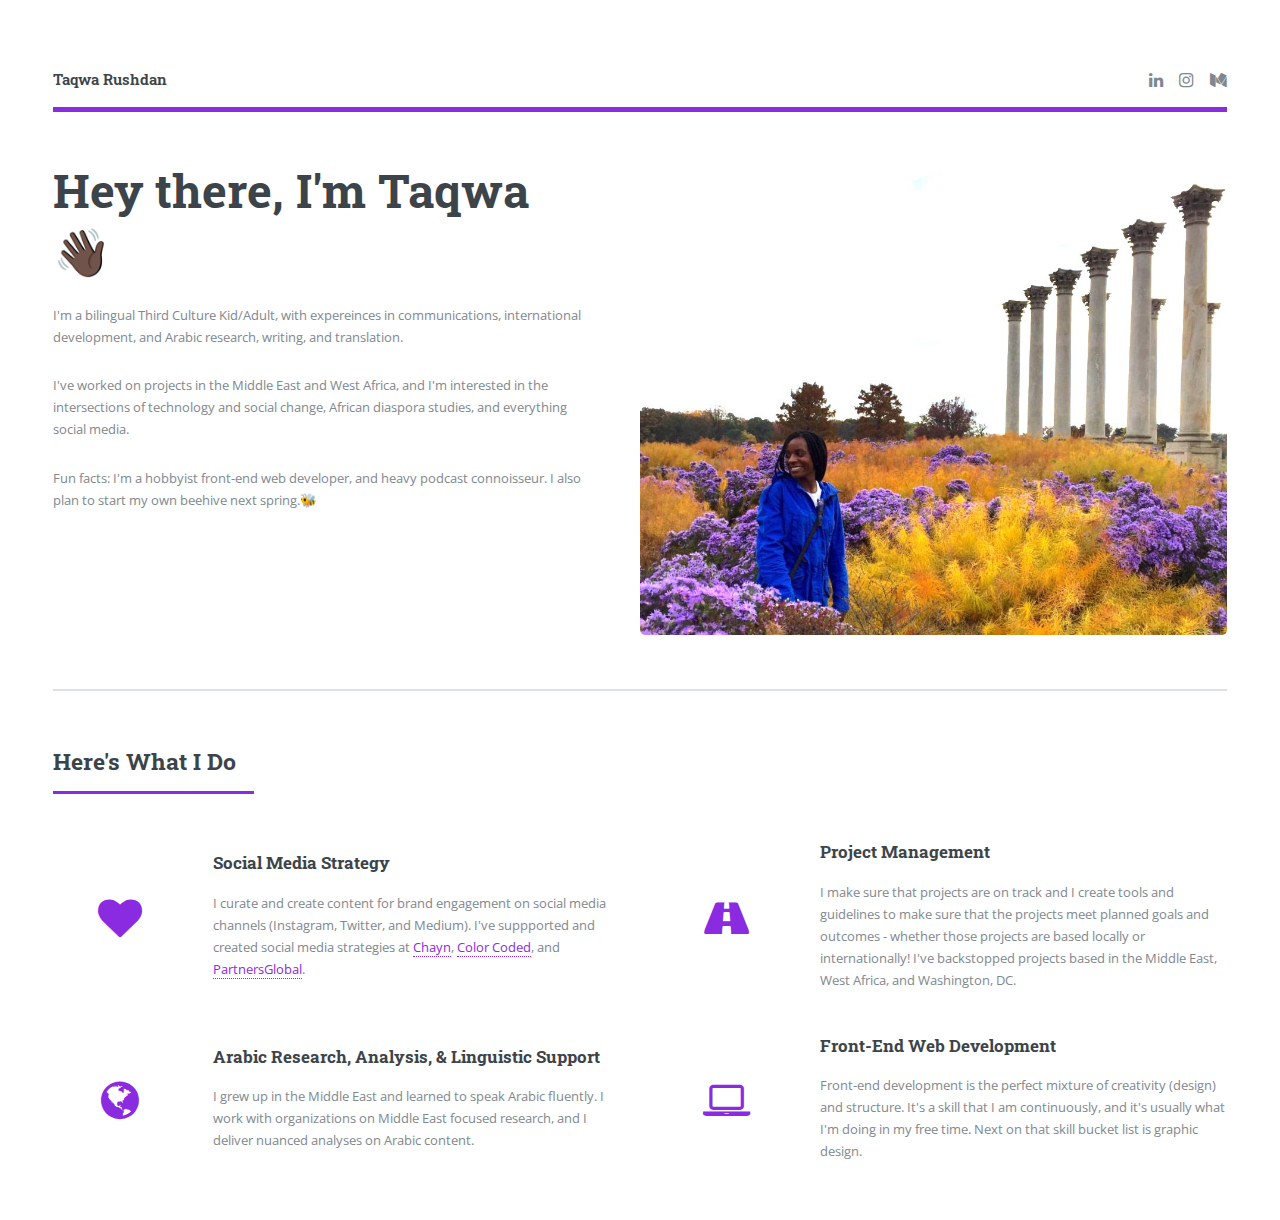
==== commit 25e88115: "changed spacing in intro text." ====
--- a/index.html
+++ b/index.html
@@ -42,7 +42,11 @@
 											</h1>
 											<!--<p>Welcome to my site.</p>-->
 										</header>
-										<p>I'm a bilingual Third Culture Kid/Adult, with expereinces in communications, international development, and Arabic research, writing, and translation. I've worked on projects in the Middle East and West Africa, and I'm interested in the intersections of technology and social change, African diaspora studies, and everything social media. I'm a hobbyist front-end web developer, and heavy podcast connoisseur.</p>
+										<p>I'm a bilingual Third Culture Kid/Adult, with expereinces in communications, international development, and Arabic research, writing, and translation. 
+										<br>
+										<p>I've worked on projects in the Middle East and West Africa, and I'm interested in the intersections of technology and social change, African diaspora studies, and everything social media.</p>
+
+										<p>Fun facts: I'm a hobbyist front-end web developer, and heavy podcast connoisseur. I also plan to start my own beehive next spring.🐝</p>
 										<!-- <ul class="actions">
 											<li><a href="#" class="button big">Learn More</a></li>
 										</ul> -->
